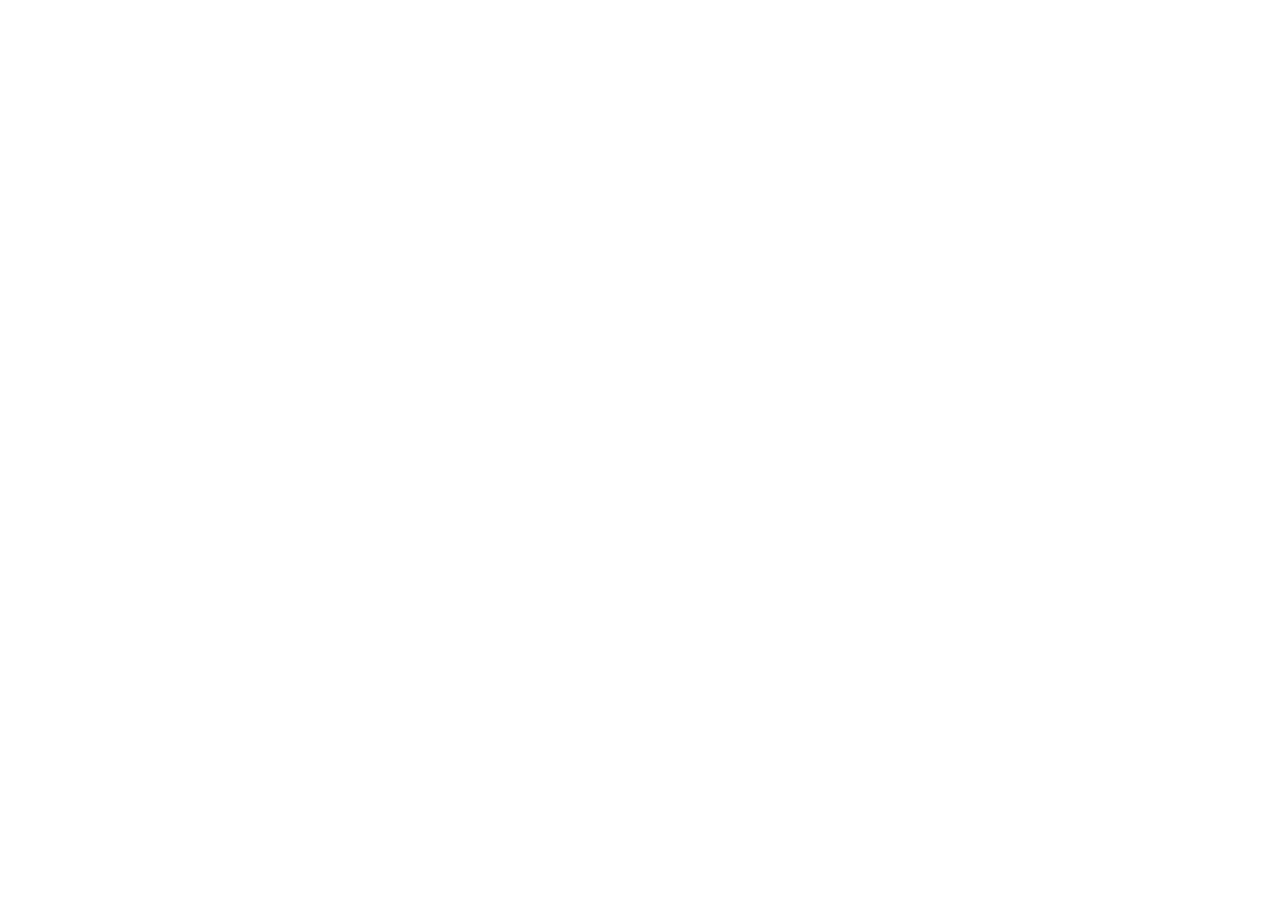
==== index.html @ ada1892a "Updates" ====
<!doctype html>
<html lang="en">
  <head>
    <meta charset="UTF-8" />
    <link rel="icon" type="image/svg+xml" href="/pritomchowdhury.github.io/favicon.svg" />
    <meta name="viewport" content="width=device-width, initial-scale=1.0" />
    <link rel="preload" href="/pritomchowdhury.github.io/fonts/source-serif-4-latin.woff2" as="font" type="font/woff2" crossorigin />
    <link rel="preload" href="/pritomchowdhury.github.io/fonts/source-sans-3-latin.woff2" as="font" type="font/woff2" crossorigin />
    <meta name="description" content="Pritom Chowdhury, PhD student in Biomedical Engineering at UMass Amherst. Research, publications, and news in wearable cardiovascular sensing." />
    <title>Pritom Chowdhury | Biomedical Engineering</title>
    <meta name="theme-color" content="#f8f6f0" />
    <meta property="og:title" content="Pritom Chowdhury | Engineer &amp; Biomedical Researcher" />
    <meta property="og:description" content="Wearable bioelectronics, cardiovascular sensing, and the path from building devices to understanding the body. PhD research at UMass Amherst." />
    <meta property="og:image" content="https://pritom256.github.io/pritomchowdhury.github.io/Pritom_Chowdhury_2D-Bioelectronics_Lab.jpg" />
    <meta property="og:type" content="website" />
    <script type="module" crossorigin src="/pritomchowdhury.github.io/assets/index-BSBEBi5x.js"></script>
    <link rel="stylesheet" crossorigin href="/pritomchowdhury.github.io/assets/index-BfIx4r_f.css">
  </head>
  <body>
    <div id="root"></div>
  </body>
</html>
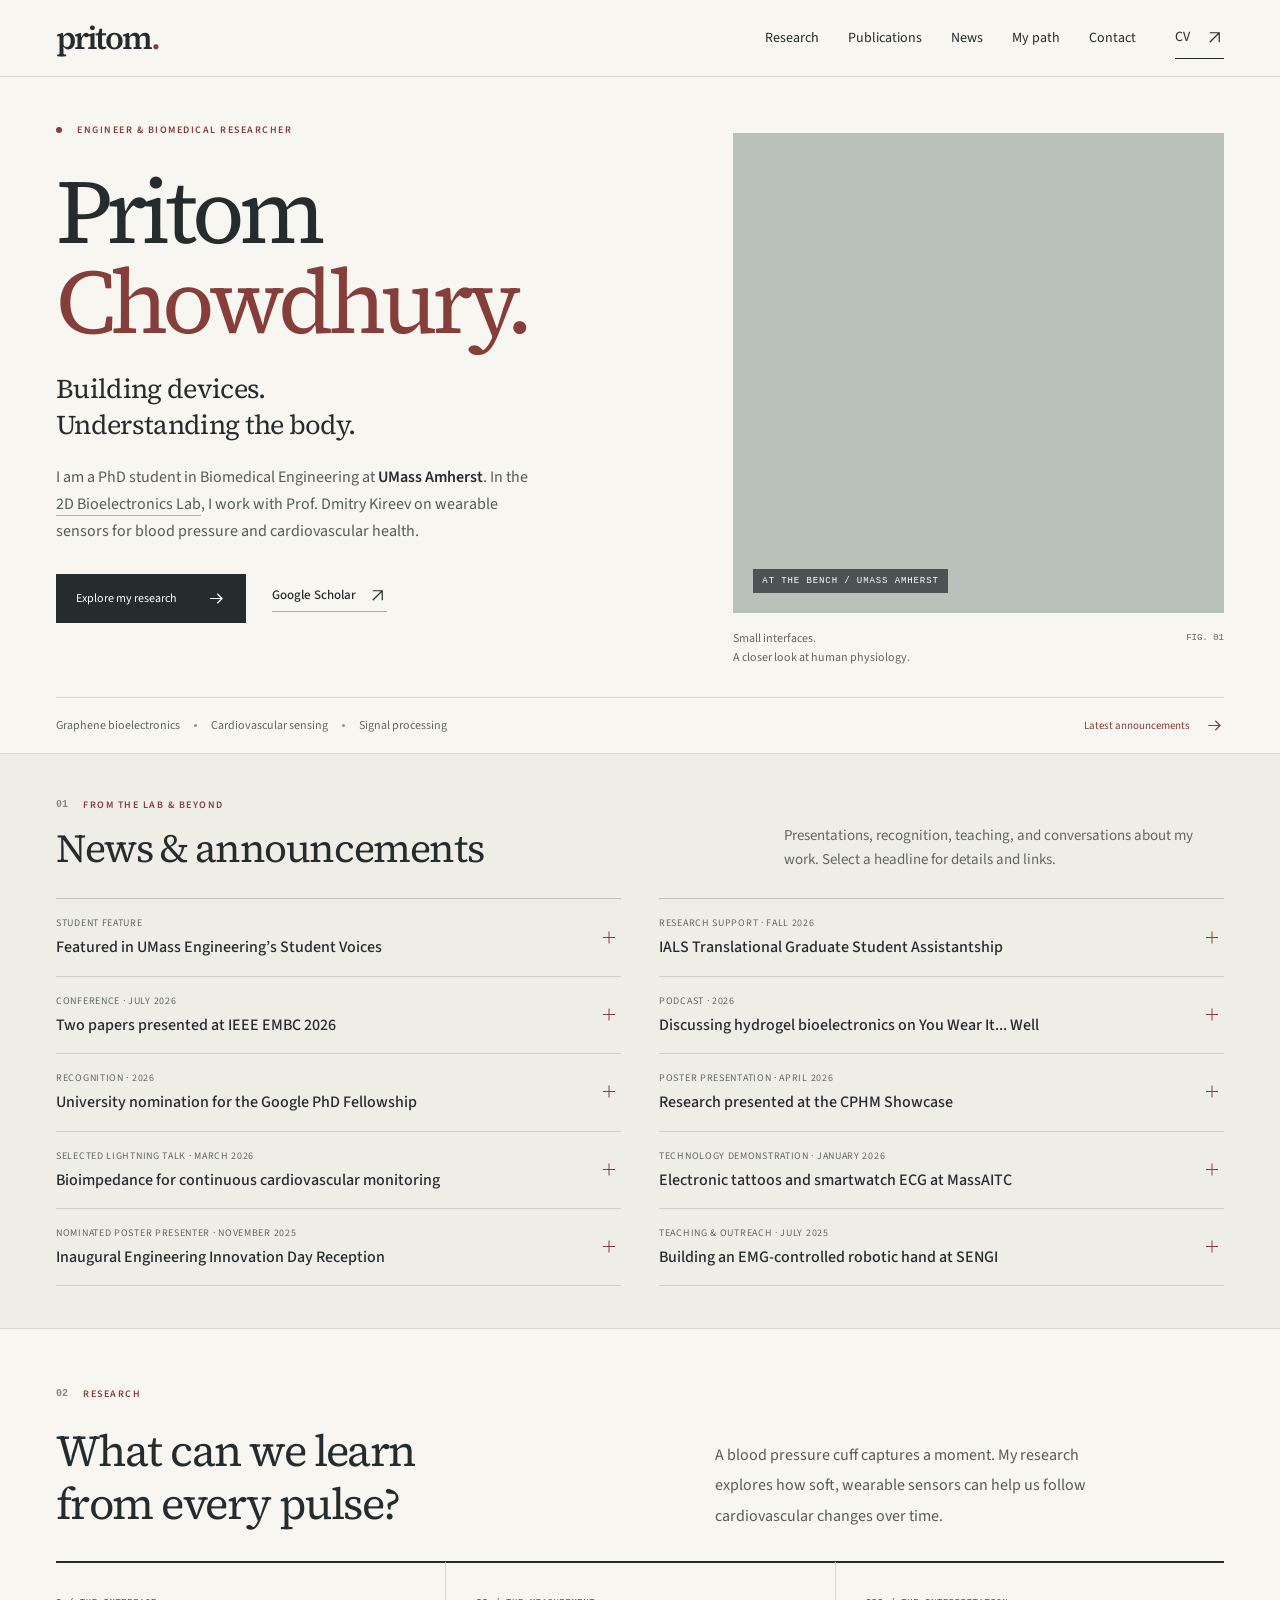
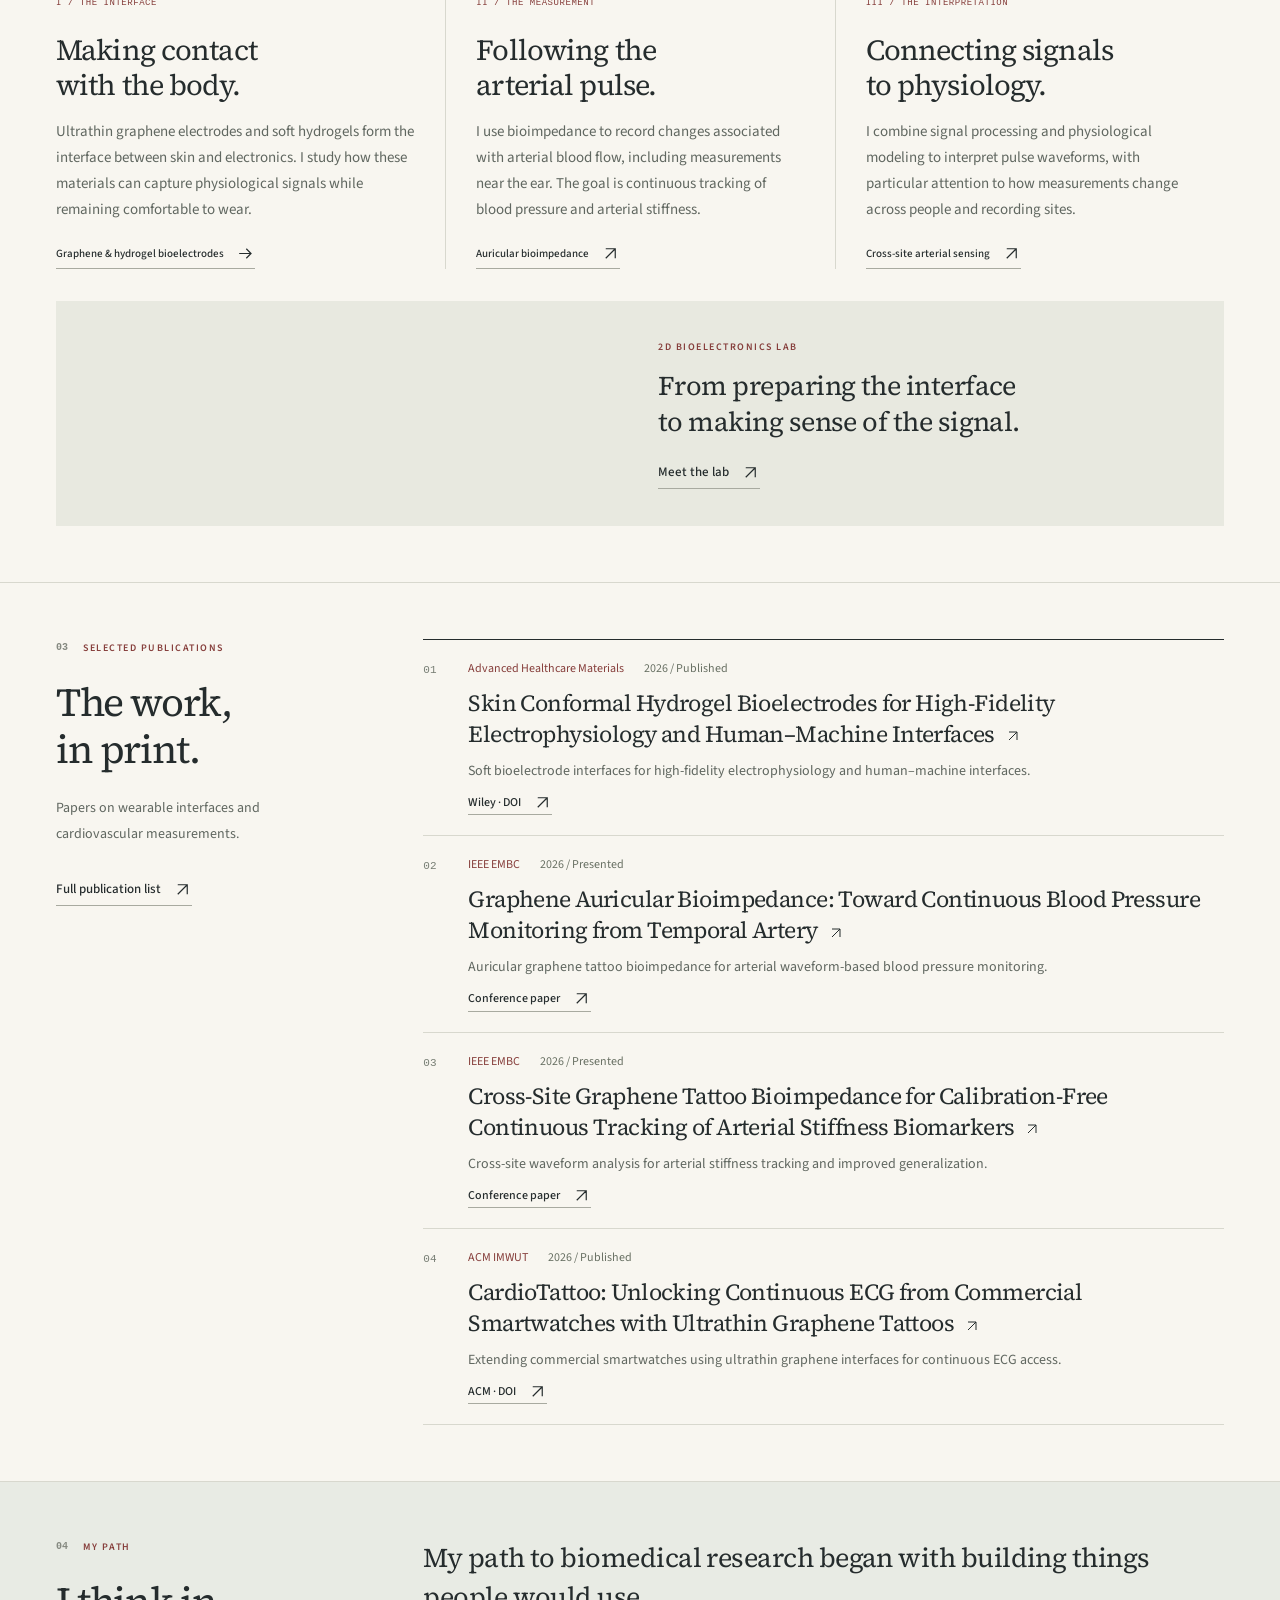
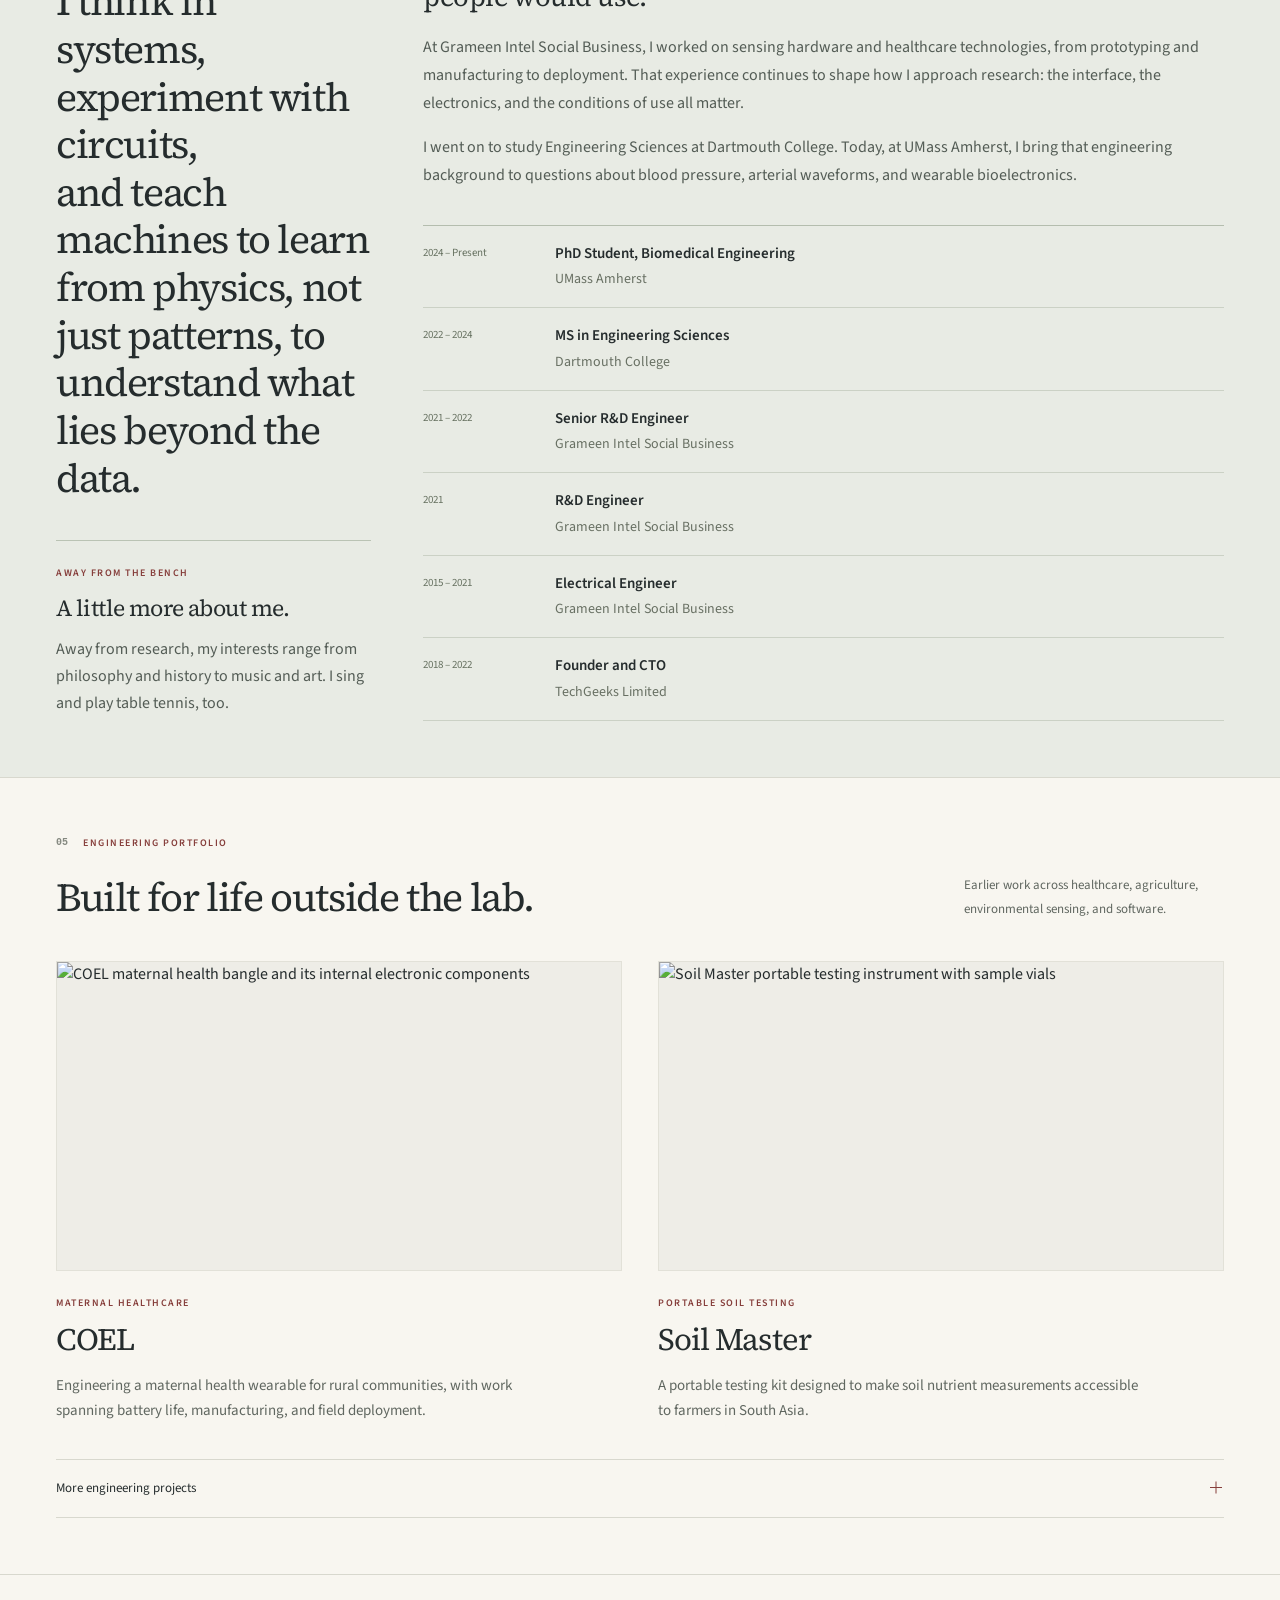
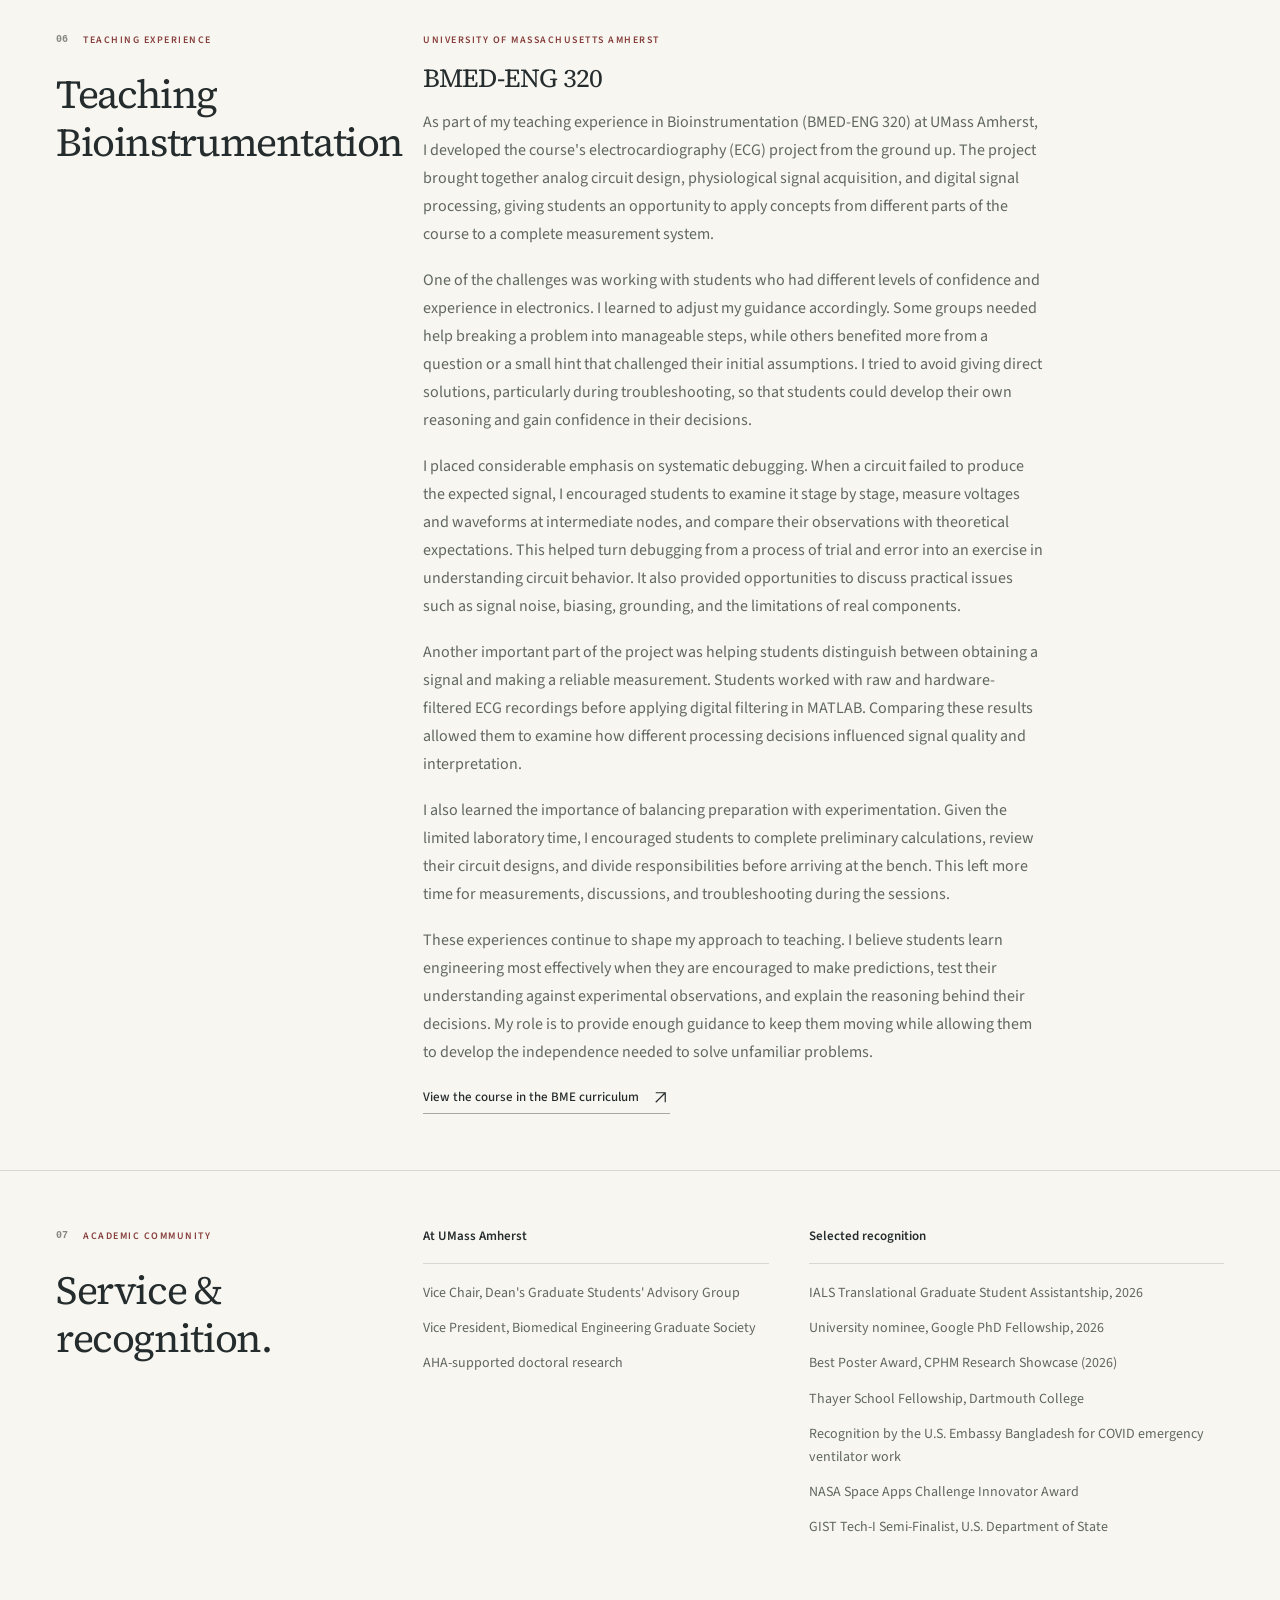
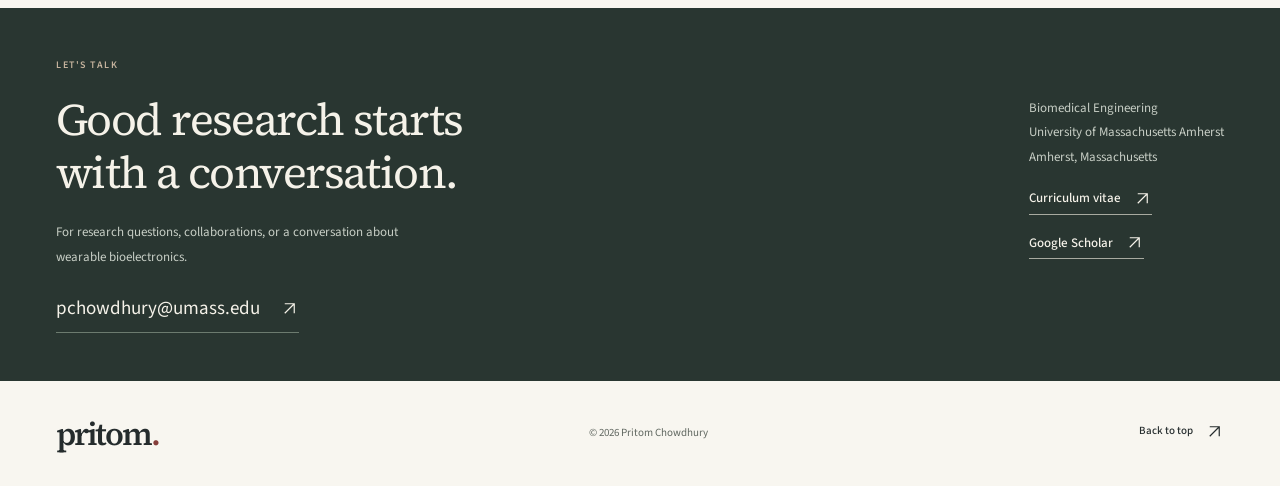
==== commit 69ea06f8: "Updates" ====
--- a/index.html
+++ b/index.html
@@ -2,19 +2,21 @@
 <html lang="en">
   <head>
     <meta charset="UTF-8" />
-    <link rel="icon" type="image/svg+xml" href="/pritomchowdhury.github.io/favicon.svg" />
+    <link rel="icon" type="image/svg+xml" href="/favicon.svg" />
     <meta name="viewport" content="width=device-width, initial-scale=1.0" />
-    <link rel="preload" href="/pritomchowdhury.github.io/fonts/source-serif-4-latin.woff2" as="font" type="font/woff2" crossorigin />
-    <link rel="preload" href="/pritomchowdhury.github.io/fonts/source-sans-3-latin.woff2" as="font" type="font/woff2" crossorigin />
+    <link rel="preload" href="/fonts/source-serif-4-latin.woff2" as="font" type="font/woff2" crossorigin />
+    <link rel="preload" href="/fonts/source-sans-3-latin.woff2" as="font" type="font/woff2" crossorigin />
     <meta name="description" content="Pritom Chowdhury, PhD student in Biomedical Engineering at UMass Amherst. Research, publications, and news in wearable cardiovascular sensing." />
     <title>Pritom Chowdhury | Biomedical Engineering</title>
     <meta name="theme-color" content="#f8f6f0" />
     <meta property="og:title" content="Pritom Chowdhury | Engineer &amp; Biomedical Researcher" />
     <meta property="og:description" content="Wearable bioelectronics, cardiovascular sensing, and the path from building devices to understanding the body. PhD research at UMass Amherst." />
-    <meta property="og:image" content="https://pritom256.github.io/pritomchowdhury.github.io/Pritom_Chowdhury_2D-Bioelectronics_Lab.jpg" />
+    <meta property="og:image" content="https://pritom256.github.io/Pritom_Chowdhury_2D-Bioelectronics_Lab.jpg" />
+    <link rel="canonical" href="https://pritom256.github.io/" />
+    <meta property="og:url" content="https://pritom256.github.io/" />
     <meta property="og:type" content="website" />
-    <script type="module" crossorigin src="/pritomchowdhury.github.io/assets/index-BSBEBi5x.js"></script>
-    <link rel="stylesheet" crossorigin href="/pritomchowdhury.github.io/assets/index-BfIx4r_f.css">
+    <script type="module" crossorigin src="/assets/index-Ch-5n3Bb.js"></script>
+    <link rel="stylesheet" crossorigin href="/assets/index-BQOOYjkP.css">
   </head>
   <body>
     <div id="root"></div>
--- a/assets/index-BQOOYjkP.css
+++ b/assets/index-BQOOYjkP.css
@@ -0,0 +1,2 @@
+/*! tailwindcss v4.2.4 | MIT License | https://tailwindcss.com */
+@layer properties{@supports (((-webkit-hyphens:none)) and (not (margin-trim:inline))) or ((-moz-orient:inline) and (not (color:rgb(from red r g b)))){*,:before,:after,::backdrop{--tw-rotate-x:initial;--tw-rotate-y:initial;--tw-rotate-z:initial;--tw-skew-x:initial;--tw-skew-y:initial;--tw-blur:initial;--tw-brightness:initial;--tw-contrast:initial;--tw-grayscale:initial;--tw-hue-rotate:initial;--tw-invert:initial;--tw-opacity:initial;--tw-saturate:initial;--tw-sepia:initial;--tw-drop-shadow:initial;--tw-drop-shadow-color:initial;--tw-drop-shadow-alpha:100%;--tw-drop-shadow-size:initial}}}@layer theme{:root,:host{--font-sans:ui-sans-serif, system-ui, sans-serif, "Apple Color Emoji", "Segoe UI Emoji", "Segoe UI Symbol", "Noto Color Emoji";--font-mono:ui-monospace, SFMono-Regular, Menlo, Monaco, Consolas, "Liberation Mono", "Courier New", monospace;--default-font-family:var(--font-sans);--default-mono-font-family:var(--font-mono)}}@layer base{*,:after,:before,::backdrop{box-sizing:border-box;border:0 solid;margin:0;padding:0}::file-selector-button{box-sizing:border-box;border:0 solid;margin:0;padding:0}html,:host{-webkit-text-size-adjust:100%;tab-size:4;line-height:1.5;font-family:var(--default-font-family,ui-sans-serif, system-ui, sans-serif, "Apple Color Emoji", "Segoe UI Emoji", "Segoe UI Symbol", "Noto Color Emoji");font-feature-settings:var(--default-font-feature-settings,normal);font-variation-settings:var(--default-font-variation-settings,normal);-webkit-tap-highlight-color:transparent}hr{height:0;color:inherit;border-top-width:1px}abbr:where([title]){-webkit-text-decoration:underline dotted;text-decoration:underline dotted}h1,h2,h3,h4,h5,h6{font-size:inherit;font-weight:inherit}a{color:inherit;-webkit-text-decoration:inherit;-webkit-text-decoration:inherit;-webkit-text-decoration:inherit;-webkit-text-decoration:inherit;text-decoration:inherit}b,strong{font-weight:bolder}code,kbd,samp,pre{font-family:var(--default-mono-font-family,ui-monospace, SFMono-Regular, Menlo, Monaco, Consolas, "Liberation Mono", "Courier New", monospace);font-feature-settings:var(--default-mono-font-feature-settings,normal);font-variation-settings:var(--default-mono-font-variation-settings,normal);font-size:1em}small{font-size:80%}sub,sup{vertical-align:baseline;font-size:75%;line-height:0;position:relative}sub{bottom:-.25em}sup{top:-.5em}table{text-indent:0;border-color:inherit;border-collapse:collapse}:-moz-focusring{outline:auto}progress{vertical-align:baseline}summary{display:list-item}ol,ul,menu{list-style:none}img,svg,video,canvas,audio,iframe,embed,object{vertical-align:middle;display:block}img,video{max-width:100%;height:auto}button,input,select,optgroup,textarea{font:inherit;font-feature-settings:inherit;font-variation-settings:inherit;letter-spacing:inherit;color:inherit;opacity:1;background-color:#0000;border-radius:0}::file-selector-button{font:inherit;font-feature-settings:inherit;font-variation-settings:inherit;letter-spacing:inherit;color:inherit;opacity:1;background-color:#0000;border-radius:0}:where(select:is([multiple],[size])) optgroup{font-weight:bolder}:where(select:is([multiple],[size])) optgroup option{padding-inline-start:20px}::file-selector-button{margin-inline-end:4px}::placeholder{opacity:1}@supports (not ((-webkit-appearance:-apple-pay-button))) or (contain-intrinsic-size:1px){::placeholder{color:currentColor}@supports (color:color-mix(in lab, red, red)){::placeholder{color:color-mix(in oklab, currentcolor 50%, transparent)}}}textarea{resize:vertical}::-webkit-search-decoration{-webkit-appearance:none}::-webkit-date-and-time-value{min-height:1lh;text-align:inherit}::-webkit-datetime-edit{display:inline-flex}::-webkit-datetime-edit-fields-wrapper{padding:0}::-webkit-datetime-edit{padding-block:0}::-webkit-datetime-edit-year-field{padding-block:0}::-webkit-datetime-edit-month-field{padding-block:0}::-webkit-datetime-edit-day-field{padding-block:0}::-webkit-datetime-edit-hour-field{padding-block:0}::-webkit-datetime-edit-minute-field{padding-block:0}::-webkit-datetime-edit-second-field{padding-block:0}::-webkit-datetime-edit-millisecond-field{padding-block:0}::-webkit-datetime-edit-meridiem-field{padding-block:0}::-webkit-calendar-picker-indicator{line-height:1}:-moz-ui-invalid{box-shadow:none}button,input:where([type=button],[type=reset],[type=submit]){appearance:button}::file-selector-button{appearance:button}::-webkit-inner-spin-button{height:auto}::-webkit-outer-spin-button{height:auto}[hidden]:where(:not([hidden=until-found])){display:none!important}}@layer components;@layer utilities{.container{width:100%}@media (width>=40rem){.container{max-width:40rem}}@media (width>=48rem){.container{max-width:48rem}}@media (width>=64rem){.container{max-width:64rem}}@media (width>=80rem){.container{max-width:80rem}}@media (width>=96rem){.container{max-width:96rem}}.table{display:table}.transform{transform:var(--tw-rotate-x,) var(--tw-rotate-y,) var(--tw-rotate-z,) var(--tw-skew-x,) var(--tw-skew-y,)}.filter{filter:var(--tw-blur,) var(--tw-brightness,) var(--tw-contrast,) var(--tw-grayscale,) var(--tw-hue-rotate,) var(--tw-invert,) var(--tw-saturate,) var(--tw-sepia,) var(--tw-drop-shadow,)}}@font-face{font-family:"Source Sans 3";src:url(/fonts/source-sans-3-latin.woff2)format("woff2");font-style:normal;font-weight:400 600;font-display:swap}@font-face{font-family:"Source Serif 4";src:url(/fonts/source-serif-4-latin.woff2)format("woff2");font-style:normal;font-weight:400 600;font-display:swap}:root{color:#252c2d;font-synthesis:none;--paper:#f8f6f0;--ink:#252c2d;--muted:#606760;--accent:#863e3b;--line:#d8d8ce;--serif:"Source Serif 4", Georgia, serif;background:#f8f6f0;font-family:"Source Sans 3",Segoe UI,Arial,sans-serif}*{box-sizing:border-box}html{scroll-behavior:smooth;scroll-padding-top:100px}body{min-width:0;margin:0}button,a,summary{-webkit-tap-highlight-color:transparent}button{font:inherit}a{color:inherit;text-decoration:none}a,button{touch-action:manipulation}a:focus-visible,button:focus-visible,summary:focus-visible{outline:2px solid var(--accent);outline-offset:6px}::selection{color:#252c2d;background:#e2c7bd}img{max-width:100%;display:block}h1,h2,h3,p,figure{margin:0}h1,h2,h3{font-weight:400}.container{width:min(1180px,100% - 112px);margin-inline:auto}.arrow{vertical-align:middle;flex-shrink:0;width:19px;height:19px}.text-link{border-bottom:1px solid #a8aaa0;align-items:center;gap:12px;padding-bottom:5px;font-size:13px;font-weight:500;line-height:1.6;display:inline-flex}.text-link:hover{color:var(--accent);border-color:var(--accent)}.eyebrow{color:var(--accent);letter-spacing:.15em;text-transform:uppercase;align-items:center;gap:15px;font-size:10px;font-weight:600;line-height:1.8;display:flex}.eyebrow>span:first-child:not(.status-dot){color:#858980;letter-spacing:0;font-family:monospace}.section-border{border-top:1px solid var(--line)}.section-grid{grid-template-columns:27% 1fr;gap:52px;padding-block:56px;display:grid}.section-heading h2{font-family:var(--serif);letter-spacing:-.035em;margin-top:22px;font-size:clamp(30px,3.1vw,41px);line-height:1.2}.section-intro{color:var(--muted);max-width:270px;margin-top:22px;font-size:14px;line-height:1.85}.skip-link{background:var(--ink);color:#fff;z-index:100;padding:12px;position:absolute;top:-100px;left:20px}.skip-link:focus{top:12px}.site-header{background:var(--paper);border-bottom:1px solid var(--line)}.header-inner{justify-content:space-between;align-items:center;gap:30px;min-height:76px;display:flex}.wordmark{font-family:var(--serif);letter-spacing:-.07em;font-size:32px;font-weight:700}.wordmark span{color:var(--accent)}.navigation{align-items:center;gap:29px;display:flex}.navigation a{padding-block:10px;font-size:14px}.navigation a:hover{color:var(--accent)}.navigation .nav-cv{border-bottom:1px solid var(--ink);align-items:center;gap:15px;margin-left:10px;display:flex}.menu-toggle{display:none}.hero{grid-template-columns:1.25fr 1fr;column-gap:64px;padding-top:44px;display:grid}.status-dot{background:var(--accent);border-radius:50%;width:6px;height:6px}.hero h1{font-family:var(--serif);letter-spacing:-.065em;margin:28px 0 24px;font-size:clamp(60px,7.1vw,96px);line-height:.99}.hero h1>span{color:var(--accent)}.hero-statement{font-family:var(--serif);letter-spacing:-.025em;font-size:27px;line-height:1.35}.hero-bio{color:#535c58;max-width:475px;margin-top:20px;font-size:16px;line-height:1.7}.hero-bio strong{color:var(--ink);font-weight:600}.hero-bio a{border-bottom:1px solid #acb3a8}.hero-links{flex-wrap:wrap;align-items:center;gap:26px;margin-top:29px;display:flex}.button{background:var(--ink);color:#fff;justify-content:space-between;align-items:center;gap:30px;padding:15px 20px;font-size:12px;transition:background .2s;display:inline-flex}.button:hover{background:var(--accent)}.hero-figure{min-width:0;padding-top:12px}.portrait-frame{background:#b9c1bb;height:480px;position:relative;overflow:hidden}.portrait-frame img{width:207.3%;max-width:none;height:auto;position:absolute;top:50%;left:0;transform:translate(-4.63%,-50%)}.photo-label{color:#fff;letter-spacing:.1em;background:#252c2dbb;padding:7px 9px;font:9px monospace;position:absolute;bottom:20px;left:20px}.hero-figure figcaption{color:var(--muted);justify-content:space-between;gap:15px;margin-top:16px;font-size:12px;line-height:1.6;display:flex}.figure-number{padding-top:4px;font:9px monospace}.hero-foot{border-top:1px solid var(--line);color:var(--muted);grid-column:1/-1;justify-content:space-between;align-items:center;gap:20px;margin-top:30px;padding-block:18px;font-size:12px;display:flex}.hero-foot>span{flex-wrap:wrap;align-items:center;gap:14px;display:flex}.hero-foot i{background:#8e9288;border-radius:50%;width:3px;height:3px}.hero-foot a{color:var(--accent);align-items:center;gap:15px;font-size:11px;display:inline-flex}.news-section{background:#efeee6}.news-section .section-grid{grid-template-columns:1fr;gap:26px;padding-block:42px}.news-section .section-heading{grid-template-columns:1fr 1fr;align-items:end;gap:10px 38px;display:grid}.news-section .eyebrow{grid-column:1/-1}.news-section .section-heading h2{margin-top:0}.news-section .section-intro{justify-self:end;max-width:440px;margin:0;font-size:15px;line-height:1.6}.small-note{color:#666d64;margin-top:34px;font:12px monospace}.news-list{grid-template-columns:repeat(2,minmax(0,1fr));align-items:start;gap:0 38px;display:grid}.news-item:nth-child(-n+2){border-top:1px solid #bfc3b6}.news-item{border-bottom:1px solid #cdd0c3}summary{cursor:pointer;list-style:none}summary::-webkit-details-marker{display:none}.news-item summary{grid-template-columns:1fr 20px;column-gap:24px;padding-block:17px;display:grid}.news-meta{color:#60695d;text-transform:uppercase;letter-spacing:.07em;font-size:10px}.news-title{grid-column:1;margin-top:5px;font-size:16px;font-weight:500;line-height:1.4}.expand-icon{flex-shrink:0;width:16px;height:16px;display:inline-block;position:relative}.expand-icon:before,.expand-icon:after{content:"";background:var(--accent);width:12px;height:1px;position:absolute;top:7px;left:2px}.expand-icon:after{transition:transform .2s;transform:rotate(90deg)}.news-item .expand-icon{grid-area:1/2/3;align-self:center}details[open]>summary .expand-icon:after{transform:rotate(0)}summary:hover .news-title{color:var(--accent)}.news-content{color:#535c53;padding:0 28px 20px 0;font-size:15px;line-height:1.7}.news-content ul{margin-block:16px;padding-left:19px}.news-content li+li{margin-top:12px}.news-links{flex-wrap:wrap;gap:15px 25px;margin-top:17px;display:flex}.news-links:empty{display:none}.news-content .text-link{font-size:12px}.research-section>.container{padding-block:56px}.research-intro{grid-template-columns:1.1fr 1fr;align-items:end;gap:100px;display:grid}.research-intro h2{font-size:44px}.research-lead{color:#535c58;max-width:400px;font-size:16px;line-height:1.9}.research-columns{grid-template-columns:repeat(3,1fr);margin-top:30px;display:grid}.research-columns article{border-top:2px solid var(--ink);padding:25px 30px 0 0}.research-columns article+article{border-left:1px solid var(--line);padding-left:30px}.research-index{letter-spacing:.06em;color:var(--accent);font:9px monospace}.research-columns h3{font-family:var(--serif);letter-spacing:-.03em;margin-top:21px;font-size:29px;line-height:1.2}.research-columns p{color:var(--muted);margin-block:16px;font-size:15px;line-height:1.75}.research-columns .text-link{font-size:11px}.lab-strip{background:#e8e9e0;grid-template-columns:1fr 1fr;align-items:center;gap:36px;margin-top:32px;display:grid}.lab-detail{height:225px;overflow:hidden}.lab-detail img{width:200%;max-width:none;height:auto;transform:translate(-50%,-5%)}.lab-strip>div:last-child{padding:24px 30px 24px 0}.lab-caption{font-family:var(--serif);letter-spacing:-.02em;margin:12px 0 18px;font-size:27px;line-height:1.35}.publications-section .section-heading{margin-bottom:28px}.publication{border-bottom:1px solid var(--line);grid-template-columns:26px 1fr;gap:19px;padding-block:20px;display:grid}.publication:first-child{border-top:1px solid var(--ink)}.publication-number{color:#777e74;padding-top:4px;font:11px monospace}.paper-meta{color:var(--accent);flex-wrap:wrap;gap:5px 20px;font-size:12px;display:flex}.paper-meta span{color:#687063}.publication h3{font-family:var(--serif);letter-spacing:-.025em;margin:10px 0;font-size:23px;line-height:1.35}.publication h3 a:hover{color:var(--accent)}.publication h3 .arrow{width:16px;height:16px;margin-left:10px;display:inline}.paper-description{color:var(--muted);font-size:14px;line-height:1.65}.paper-link{margin-top:10px;padding-bottom:2px;font-size:12px}.about-section{background:#e8ebe4}.about-story>p{color:#535c55;margin-bottom:16px;font-size:16px;line-height:1.75}.about-story>.story-lead{font-family:var(--serif);color:var(--ink);letter-spacing:-.02em;font-size:27px;line-height:1.45}.timeline{border-top:1px solid #b4bdae;margin-top:36px}.timeline-item{border-bottom:1px solid #cbd1c5;grid-template-columns:112px 1fr;gap:20px;padding-block:17px;display:grid}.timeline-item>span{color:#667160;padding-top:2px;font-size:11px}.timeline-item h3{font-size:15px;font-weight:600}.timeline-item p{color:#687063;margin-top:4px;font-size:14px}.personal-note{border-top:1px solid #bac3b4;margin-top:38px;padding-top:23px}.personal-note h3{font-family:var(--serif);letter-spacing:-.025em;margin:12px 0;font-size:23px;line-height:1.3}.personal-note>p:last-of-type{color:#535c55;font-size:16px;line-height:1.7}.projects-section>.container{padding-block:56px}.projects-heading{justify-content:space-between;align-items:end;gap:60px;margin-bottom:40px;display:flex}.projects-heading>p{max-width:260px;color:var(--muted);font-size:13px;line-height:1.8}.project-grid{grid-template-columns:1fr 1fr;gap:36px;display:grid}.project-image{background:#eeede7;border:1px solid #e2e1d8;height:310px;overflow:hidden}.project-image img{object-fit:contain;width:100%;height:100%}.project-caption{padding-top:23px}.project-caption h3{font-family:var(--serif);letter-spacing:-.03em;margin-top:4px;font-size:31px}.project-caption>p:last-child{max-width:480px;color:var(--muted);margin-top:10px;font-size:15px;line-height:1.7}.project-archive{border-top:1px solid var(--line);border-bottom:1px solid var(--line);margin-top:35px}.project-archive>summary{justify-content:space-between;align-items:center;padding:19px 0;font-size:13px;display:flex}.archive-grid{grid-template-columns:repeat(3,1fr);gap:30px;padding-bottom:30px;display:grid}.archive-grid img{object-fit:contain;background:#eeede7;width:100%;height:180px;margin-bottom:20px}.archive-grid h3{font-family:var(--serif);margin-block:5px 12px;font-size:26px}.archive-grid article>p:last-child{color:var(--muted);font-size:13px;line-height:1.8}.teaching-course h3{font-family:var(--serif);letter-spacing:-.025em;margin:12px 0;font-size:26px;line-height:1.35}.teaching-course>p:not(.eyebrow){color:var(--muted);max-width:620px;margin-bottom:18px;font-size:16px;line-height:1.75}.service-columns{grid-template-columns:1fr 1.2fr;gap:40px;display:grid}.service-columns h3{border-bottom:1px solid var(--line);padding-bottom:16px;font-size:13px;font-weight:600}.service-columns ul{margin:18px 0 0;padding:0;list-style:none}.service-columns li{color:var(--muted);margin-bottom:13px;font-size:14px;line-height:1.6}.contact-section{color:#f5f2e9;background:#293631}.contact-inner{grid-template-columns:1.4fr 1fr;gap:60px;padding-block:48px;display:grid}.contact-section .eyebrow{color:#c6b49e}.contact-section h2{font-family:var(--serif);letter-spacing:-.035em;margin-block:19px 20px;font-size:clamp(32px,3.5vw,46px);line-height:1.2}.contact-section p:not(.eyebrow){color:#c7cec5;max-width:370px;font-size:13px;line-height:1.9}.contact-email{border-bottom:1px solid #6c7b6f;align-items:center;gap:20px;margin-top:25px;padding-bottom:9px;font-size:19px;display:inline-flex}.contact-aside{flex-direction:column;justify-self:end;align-items:start;gap:18px;padding-top:40px;display:flex}.contact-aside .text-link{color:#f5f2e9}.footer{justify-content:space-between;align-items:center;gap:20px;min-height:105px;display:flex}.footer p{color:var(--muted);font-size:11px}.footer .text-link{border:0;font-size:11px}@media (width>=1450px){.hero{column-gap:105px}.portrait-frame{height:510px}}@media (width<=1050px){.container{width:calc(100% - 64px)}.hero{grid-template-columns:1.2fr 1fr;column-gap:38px}.portrait-frame{height:445px}.hero h1{font-size:73px}.section-grid{grid-template-columns:30% 1fr;gap:38px}.section-heading h2{font-size:31px}.research-intro{gap:50px}.research-intro h2{font-size:38px}.navigation{gap:21px}.research-columns h3{font-size:25px}.research-columns article{padding-right:20px}.research-columns article+article{padding-left:20px}.lab-caption{font-size:24px}.lab-strip{gap:30px}.contact-inner{gap:45px}}@media (width<=760px){html{scroll-padding-top:25px}.container{width:calc(100% - 40px)}.header-inner{flex-wrap:wrap;gap:0;min-height:74px}.wordmark{font-size:30px}.menu-toggle{background:0 0;border:0;align-items:center;gap:20px;padding:12px 0 12px 12px;font-size:12px;display:flex}.menu-toggle span{color:var(--accent);font-size:21px}.navigation{flex-wrap:wrap;gap:7px 24px;width:100%;padding:8px 0 20px;display:none}.navigation.is-open{display:flex}.navigation a{padding-block:9px}.navigation .nav-cv{margin-left:0}.hero{grid-template-columns:1fr;padding-top:36px}.hero h1{margin-top:22px;font-size:clamp(63px,12.7vw,90px)}.hero-statement{font-size:26px}.hero-bio{max-width:520px;font-size:14px}.hero-links{gap:22px}.hero-figure{width:min(100%,440px);margin-top:28px;padding-top:0}.portrait-frame{height:420px}.portrait-frame img{object-fit:cover;object-position:left center;width:207%;height:100%;transform:translate(-5%)}.hero-figure figcaption{font-size:11px}.hero-foot{margin-top:28px;padding-block:20px;display:block}.hero-foot>span{gap:9px;font-size:9px}.hero-foot a{margin-top:16px}.section-grid{grid-template-columns:1fr;gap:29px;padding-block:48px}.section-heading h2{margin-top:15px;font-size:35px}.section-heading h2 br{display:none}.section-intro{max-width:430px;margin-top:15px}.news-section .section-grid{padding-block:42px}.small-note{display:none}.news-content{padding-right:15px}.research-section>.container,.projects-section>.container{padding-block:48px}.research-intro{grid-template-columns:1fr;gap:22px}.research-intro h2{font-size:37px}.research-lead{font-size:15px}.research-columns{grid-template-columns:1fr;margin-top:29px}.research-columns article,.research-columns article+article{border-left:0;border-top:1px solid var(--line);padding:24px 0 28px}.research-columns article:first-child{border-top:2px solid var(--ink)}.research-columns h3{margin-top:12px;font-size:29px}.research-columns h3 br{display:none}.research-columns p{max-width:520px;margin-block:15px}.lab-strip{grid-template-columns:1fr;gap:0;margin-top:10px}.lab-detail{height:215px}.lab-strip>div:last-child{padding:25px}.lab-caption{font-size:26px}.publications-section .section-heading{margin-bottom:17px}.publication{grid-template-columns:20px 1fr;gap:12px}.publication h3{font-size:22px}.about-story>.story-lead{font-size:26px}.timeline-item{grid-template-columns:95px 1fr;gap:17px}.projects-heading{margin-bottom:26px;display:block}.projects-heading>p{max-width:400px;margin-top:17px}.project-grid{grid-template-columns:1fr;gap:30px}.project-image{height:300px}.project-caption{padding-top:18px}.archive-grid{grid-template-columns:1fr}.archive-grid img{height:220px}.service-columns{gap:25px}.contact-inner{grid-template-columns:1fr;gap:33px;padding-block:47px}.contact-aside{justify-self:start;padding:0}.contact-email{gap:14px;font-size:18px}.footer{flex-wrap:wrap;justify-content:space-between;gap:12px;min-height:auto;padding-block:25px}.footer .wordmark{font-size:26px}.footer p,.footer .text-link{font-size:10px}.portrait-frame img{width:207.3%;height:auto;transform:translate(-4.63%,-50%)}.hero-bio{font-size:16px;line-height:1.7}.hero h1{letter-spacing:-.055em;font-size:clamp(54px,12vw,80px)}.section-grid,.research-section>.container,.projects-section>.container{padding-block:36px}.news-section .section-heading{grid-template-columns:1fr;gap:12px}.news-section .section-intro{justify-self:start}.news-list{grid-template-columns:1fr}.news-item:nth-child(2){border-top:0}.news-title{font-size:16px}.news-item summary{padding-block:14px}.about-sidebar{display:contents}.about-sidebar>.section-heading{grid-row:1}.about-story{grid-row:2}.personal-note{grid-row:3;margin-top:0;padding-top:20px}.personal-note h3{font-size:26px}}@media (width<=380px){.hero-links{gap:20px}.button{gap:16px;padding:14px}.hero-links .text-link{font-size:12px}.hero h1{font-size:clamp(50px,15vw,57px)}.service-columns{grid-template-columns:1fr}.footer .text-link{width:100%}.portrait-frame{height:375px}}@media (prefers-reduced-motion:reduce){html{scroll-behavior:auto}*,:before,:after{transition:none!important}}@property --tw-rotate-x{syntax:"*";inherits:false}@property --tw-rotate-y{syntax:"*";inherits:false}@property --tw-rotate-z{syntax:"*";inherits:false}@property --tw-skew-x{syntax:"*";inherits:false}@property --tw-skew-y{syntax:"*";inherits:false}@property --tw-blur{syntax:"*";inherits:false}@property --tw-brightness{syntax:"*";inherits:false}@property --tw-contrast{syntax:"*";inherits:false}@property --tw-grayscale{syntax:"*";inherits:false}@property --tw-hue-rotate{syntax:"*";inherits:false}@property --tw-invert{syntax:"*";inherits:false}@property --tw-opacity{syntax:"*";inherits:false}@property --tw-saturate{syntax:"*";inherits:false}@property --tw-sepia{syntax:"*";inherits:false}@property --tw-drop-shadow{syntax:"*";inherits:false}@property --tw-drop-shadow-color{syntax:"*";inherits:false}@property --tw-drop-shadow-alpha{syntax:"<percentage>";inherits:false;initial-value:100%}@property --tw-drop-shadow-size{syntax:"*";inherits:false}
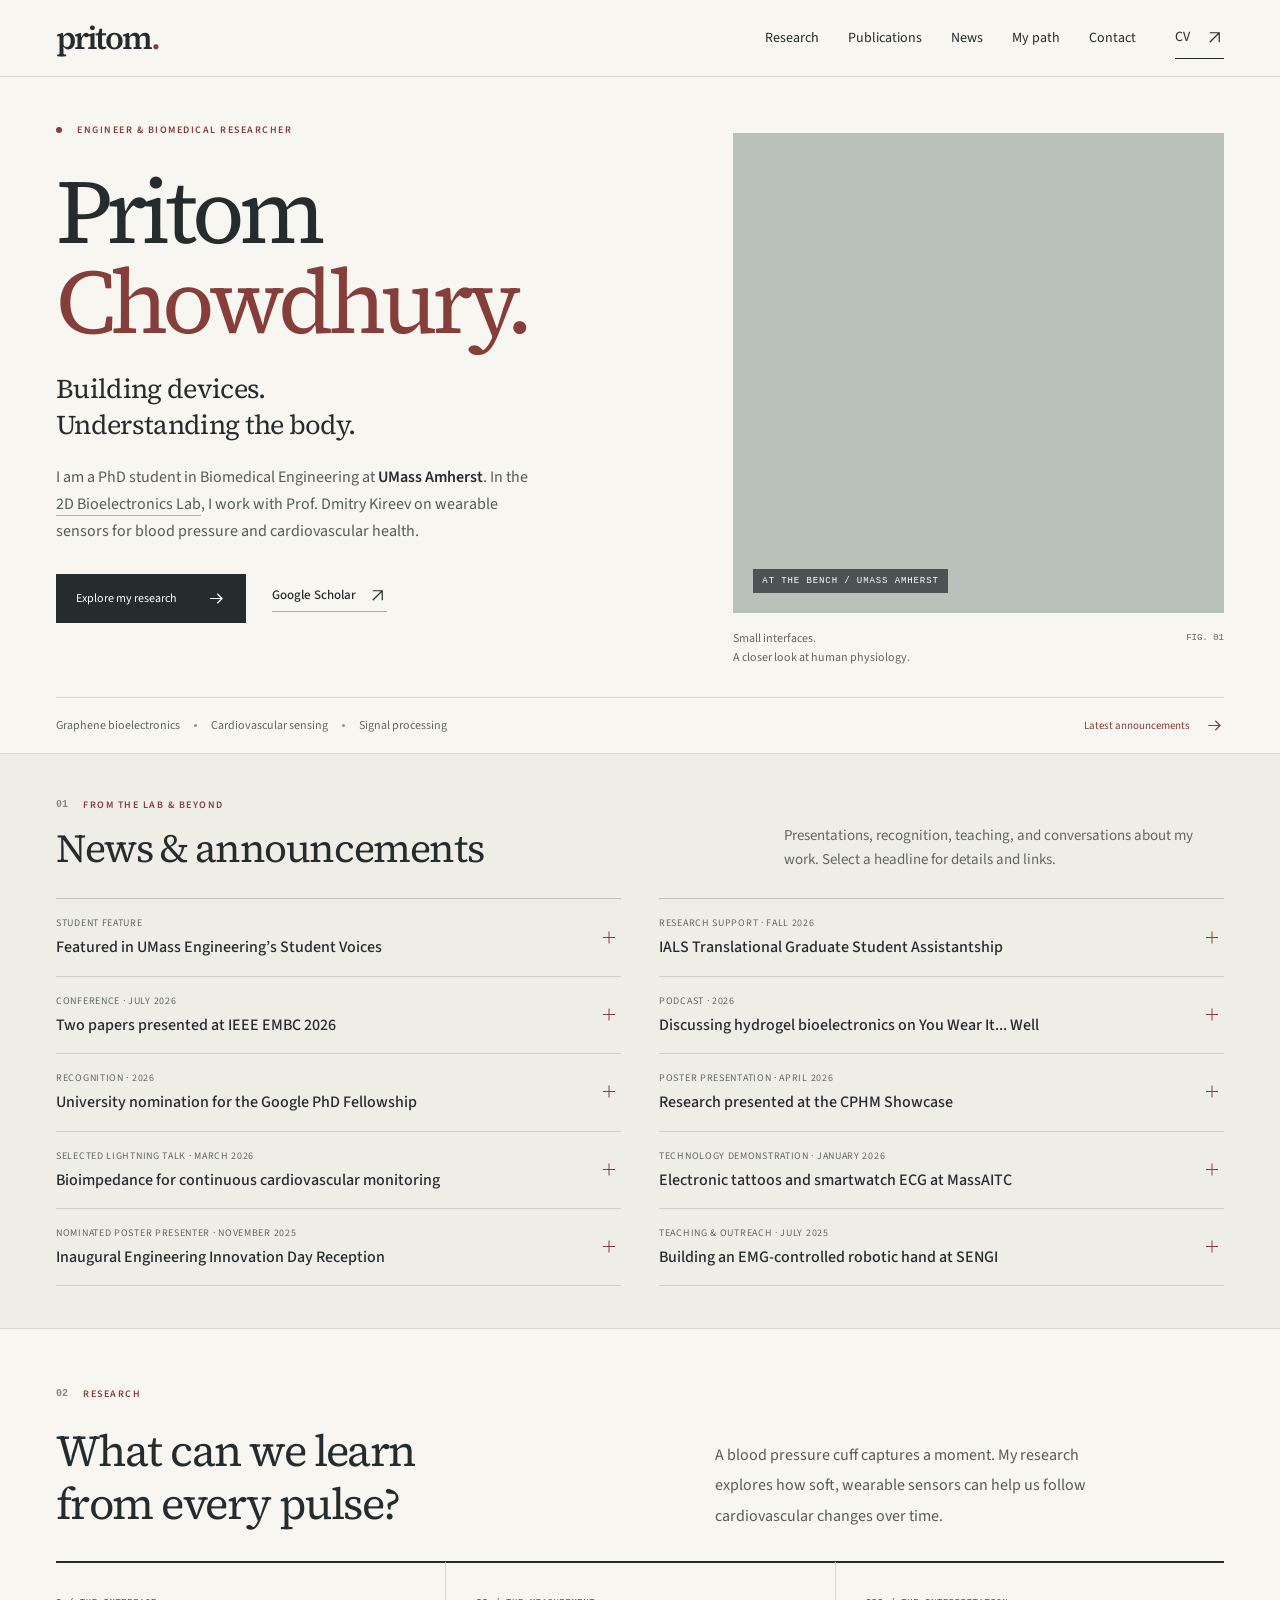
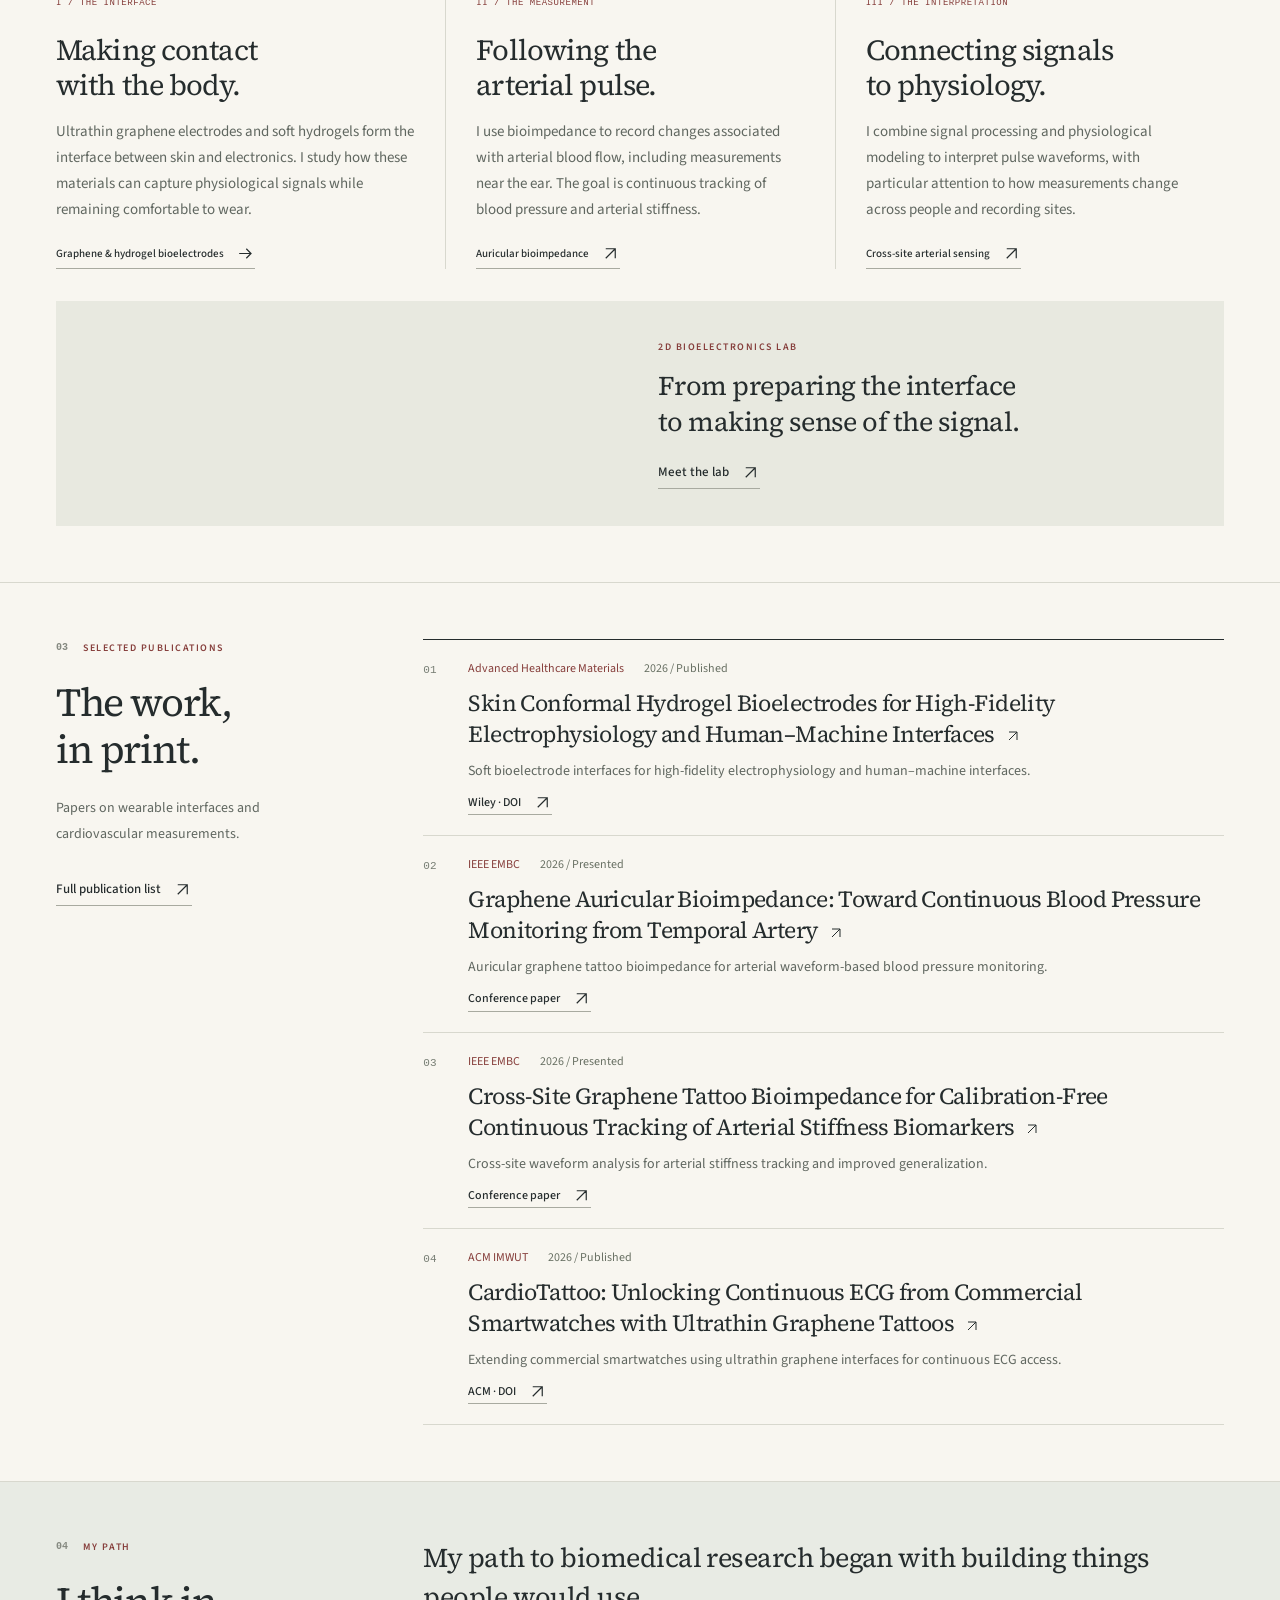
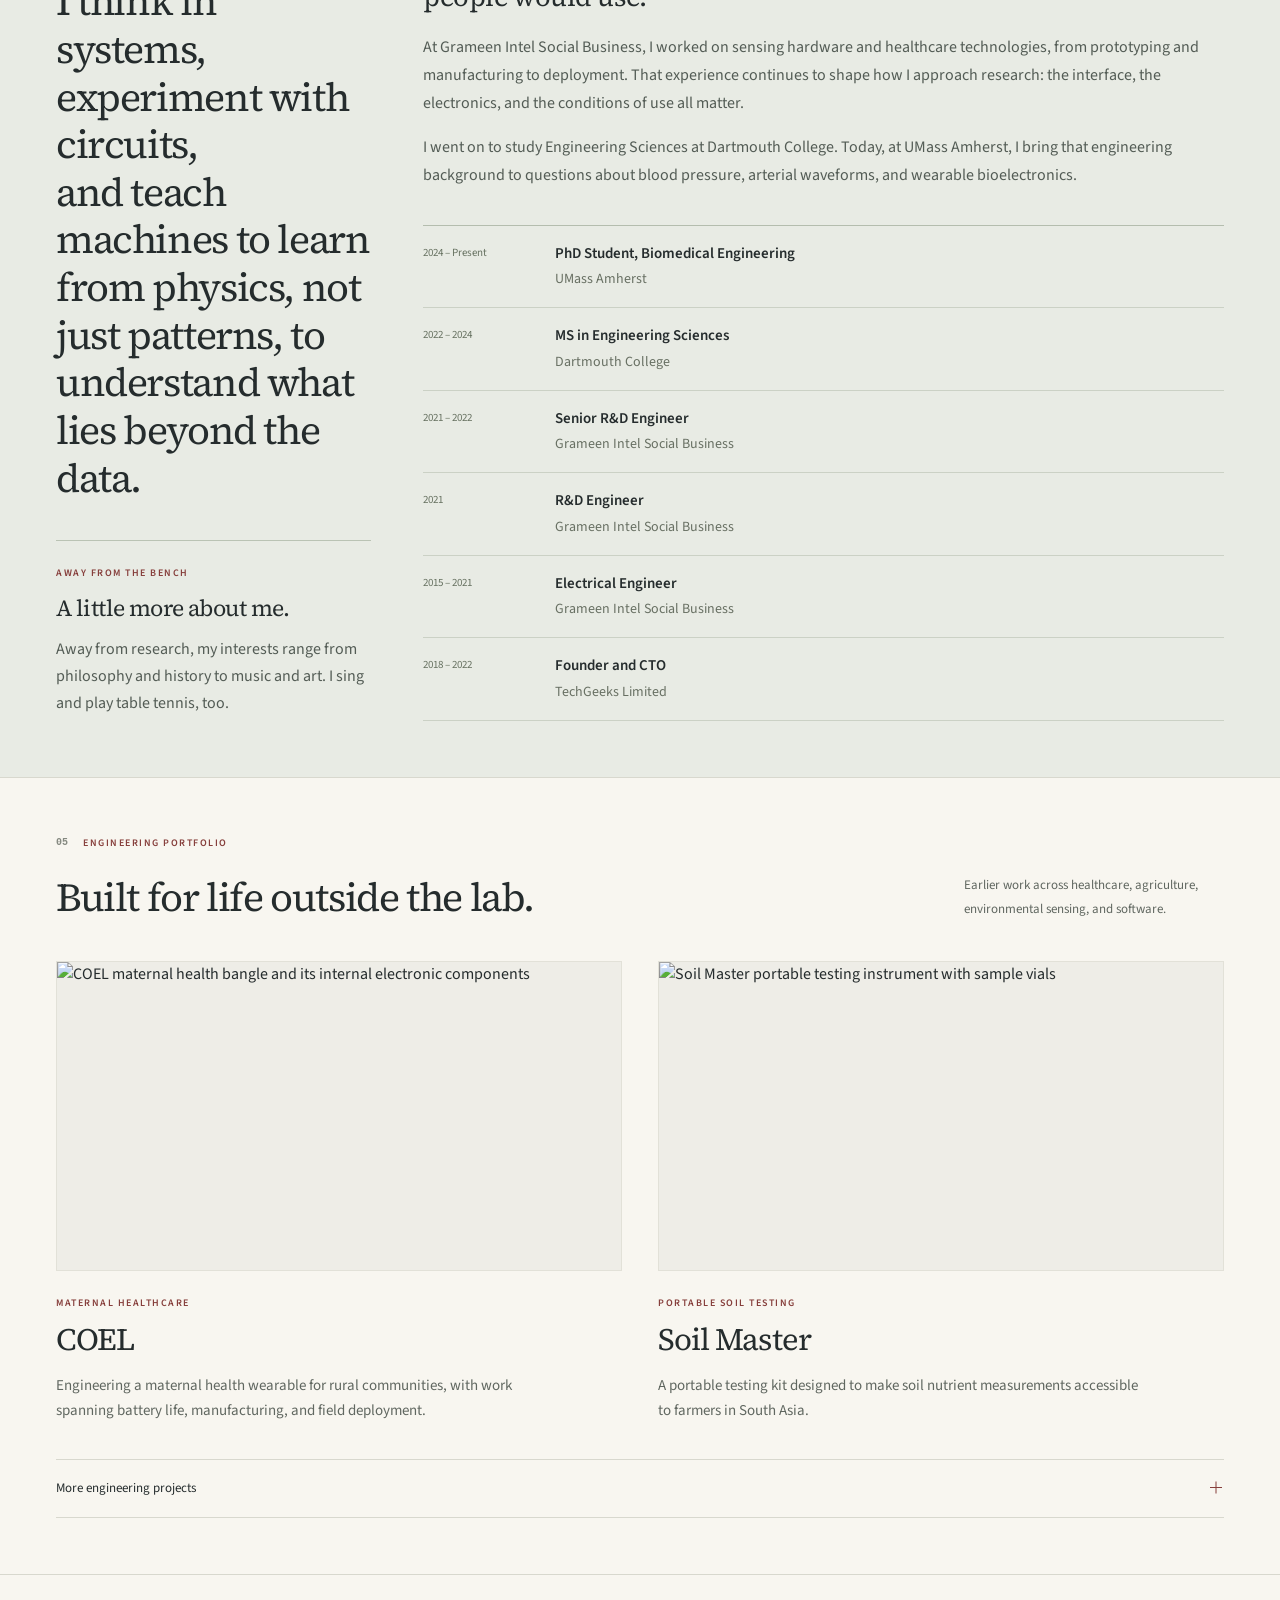
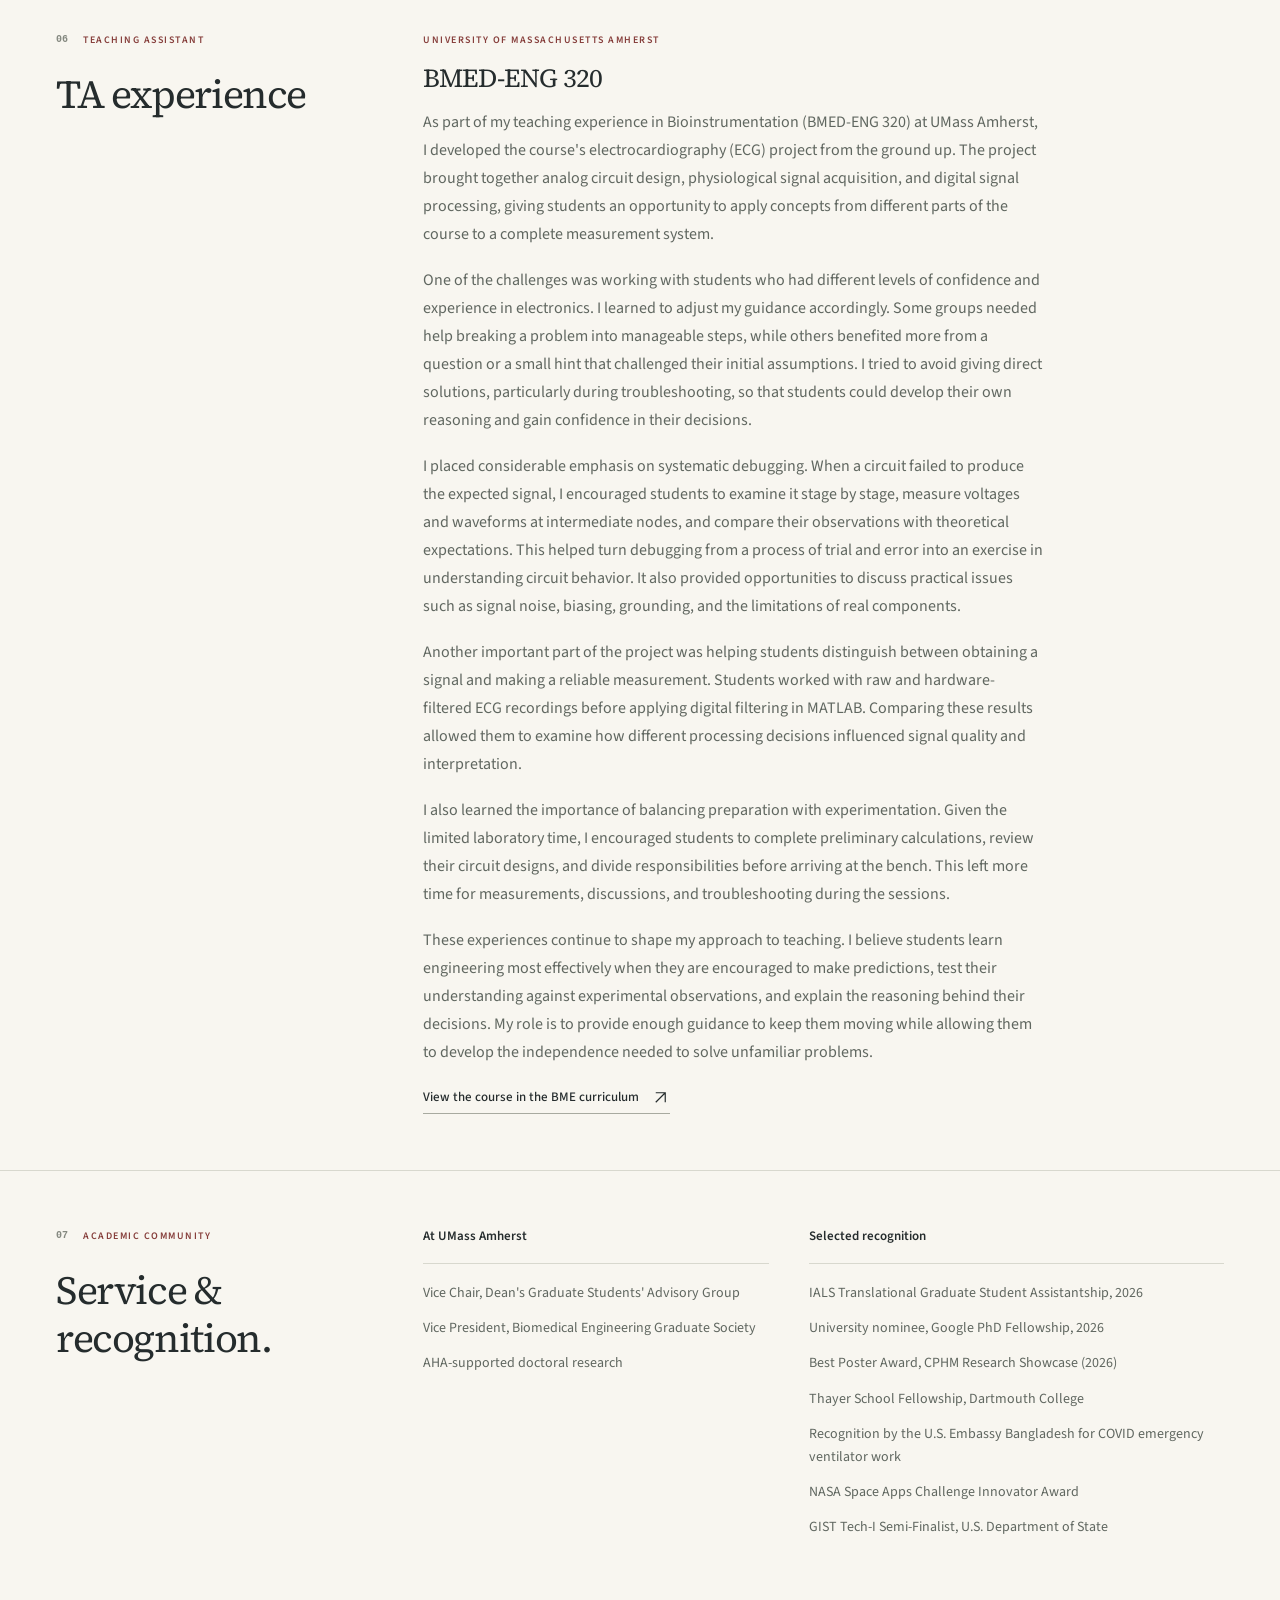
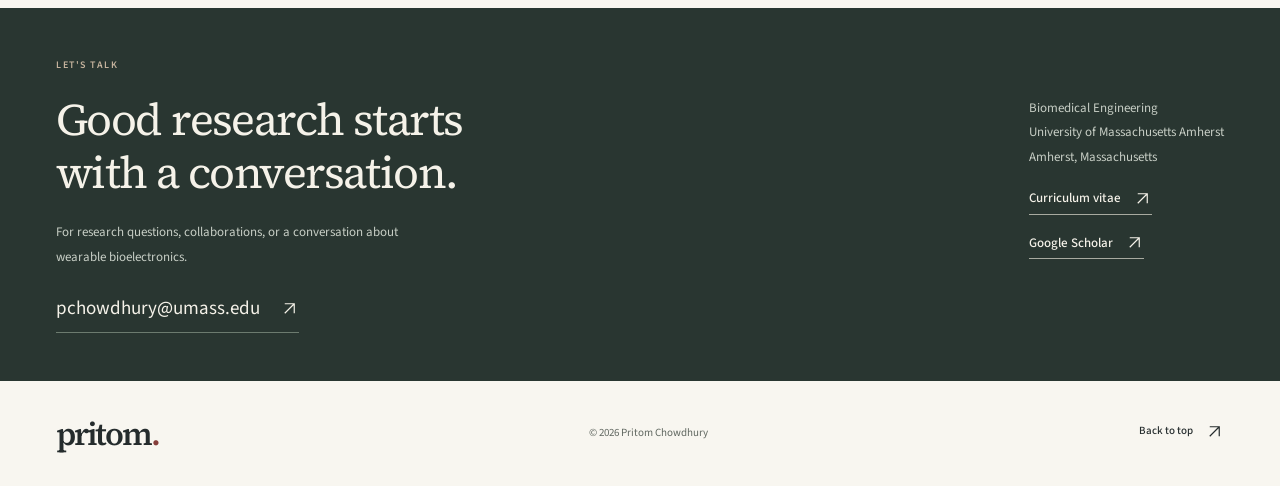
==== commit 6a36eb8d: "Updates" ====
--- a/index.html
+++ b/index.html
@@ -15,7 +15,7 @@
     <link rel="canonical" href="https://pritom256.github.io/" />
     <meta property="og:url" content="https://pritom256.github.io/" />
     <meta property="og:type" content="website" />
-    <script type="module" crossorigin src="/assets/index-Ch-5n3Bb.js"></script>
+    <script type="module" crossorigin src="/assets/index-CBMae7JW.js"></script>
     <link rel="stylesheet" crossorigin href="/assets/index-BQOOYjkP.css">
   </head>
   <body>
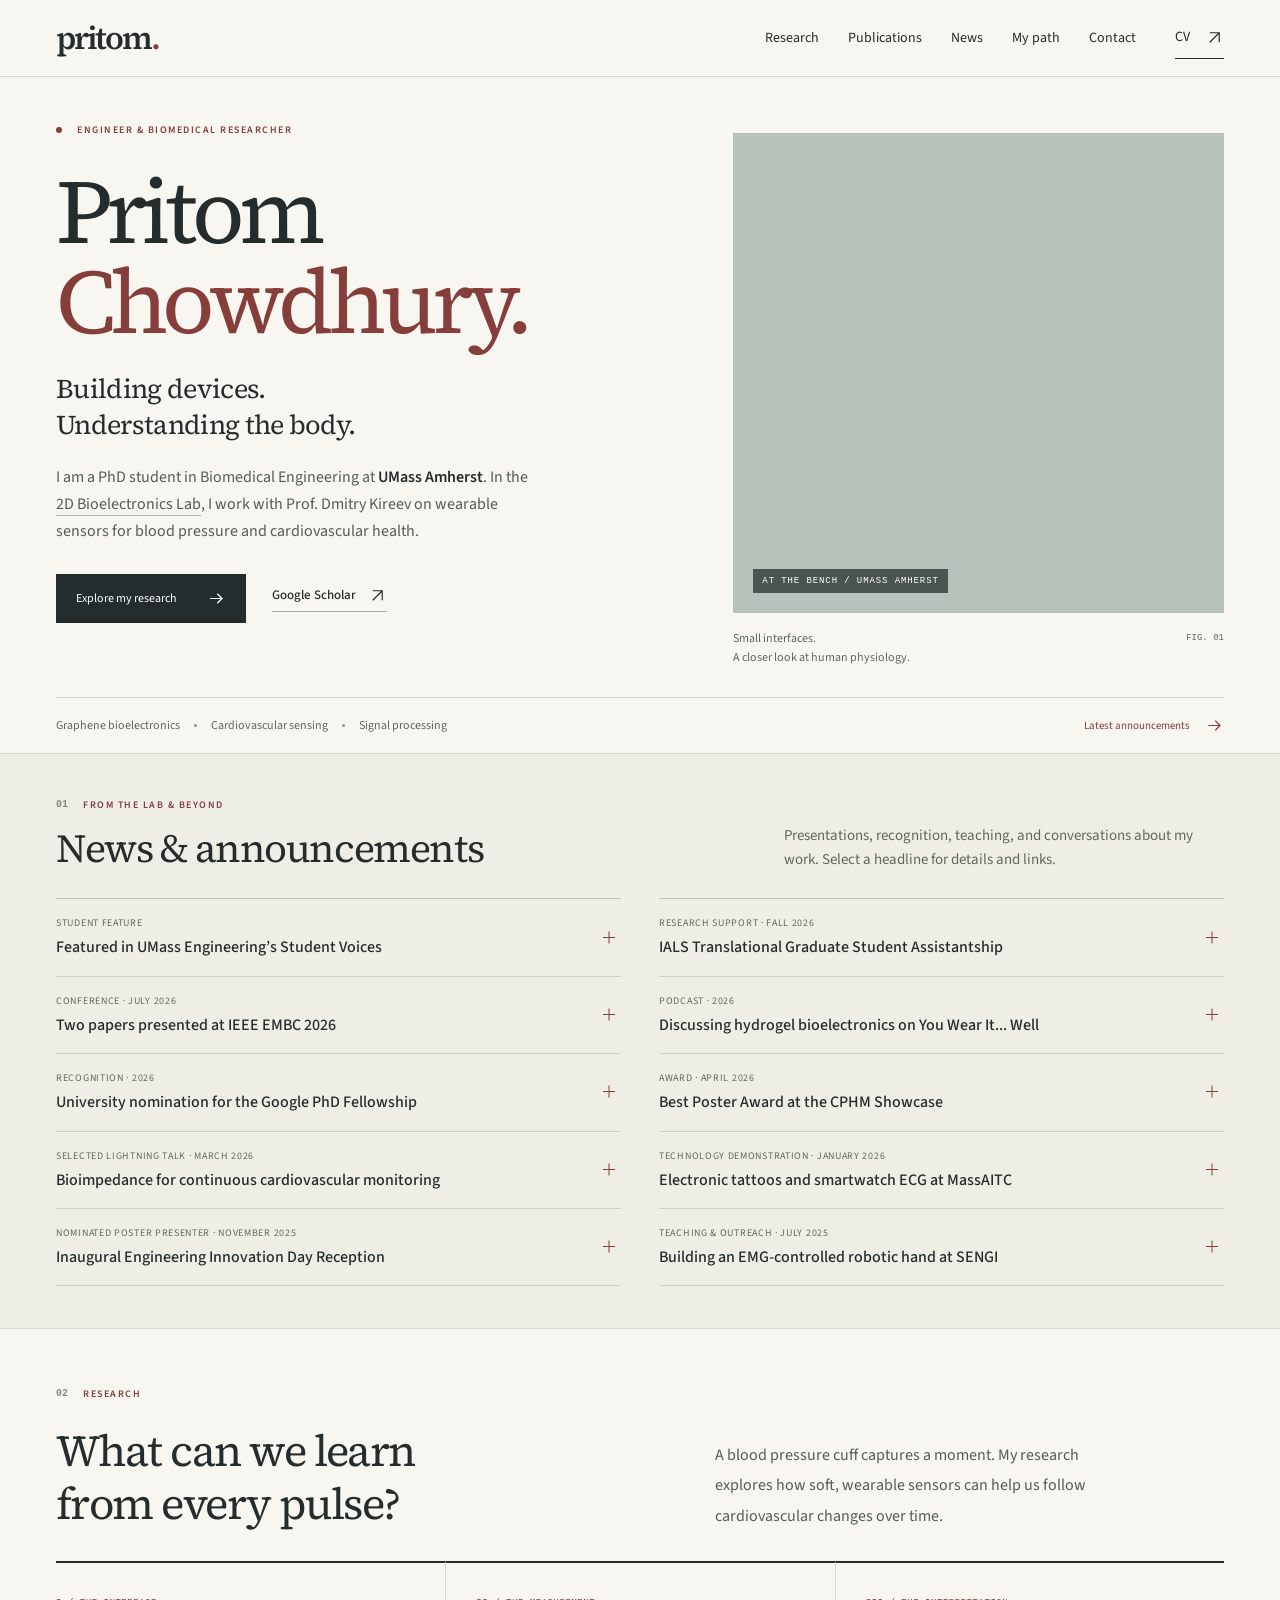
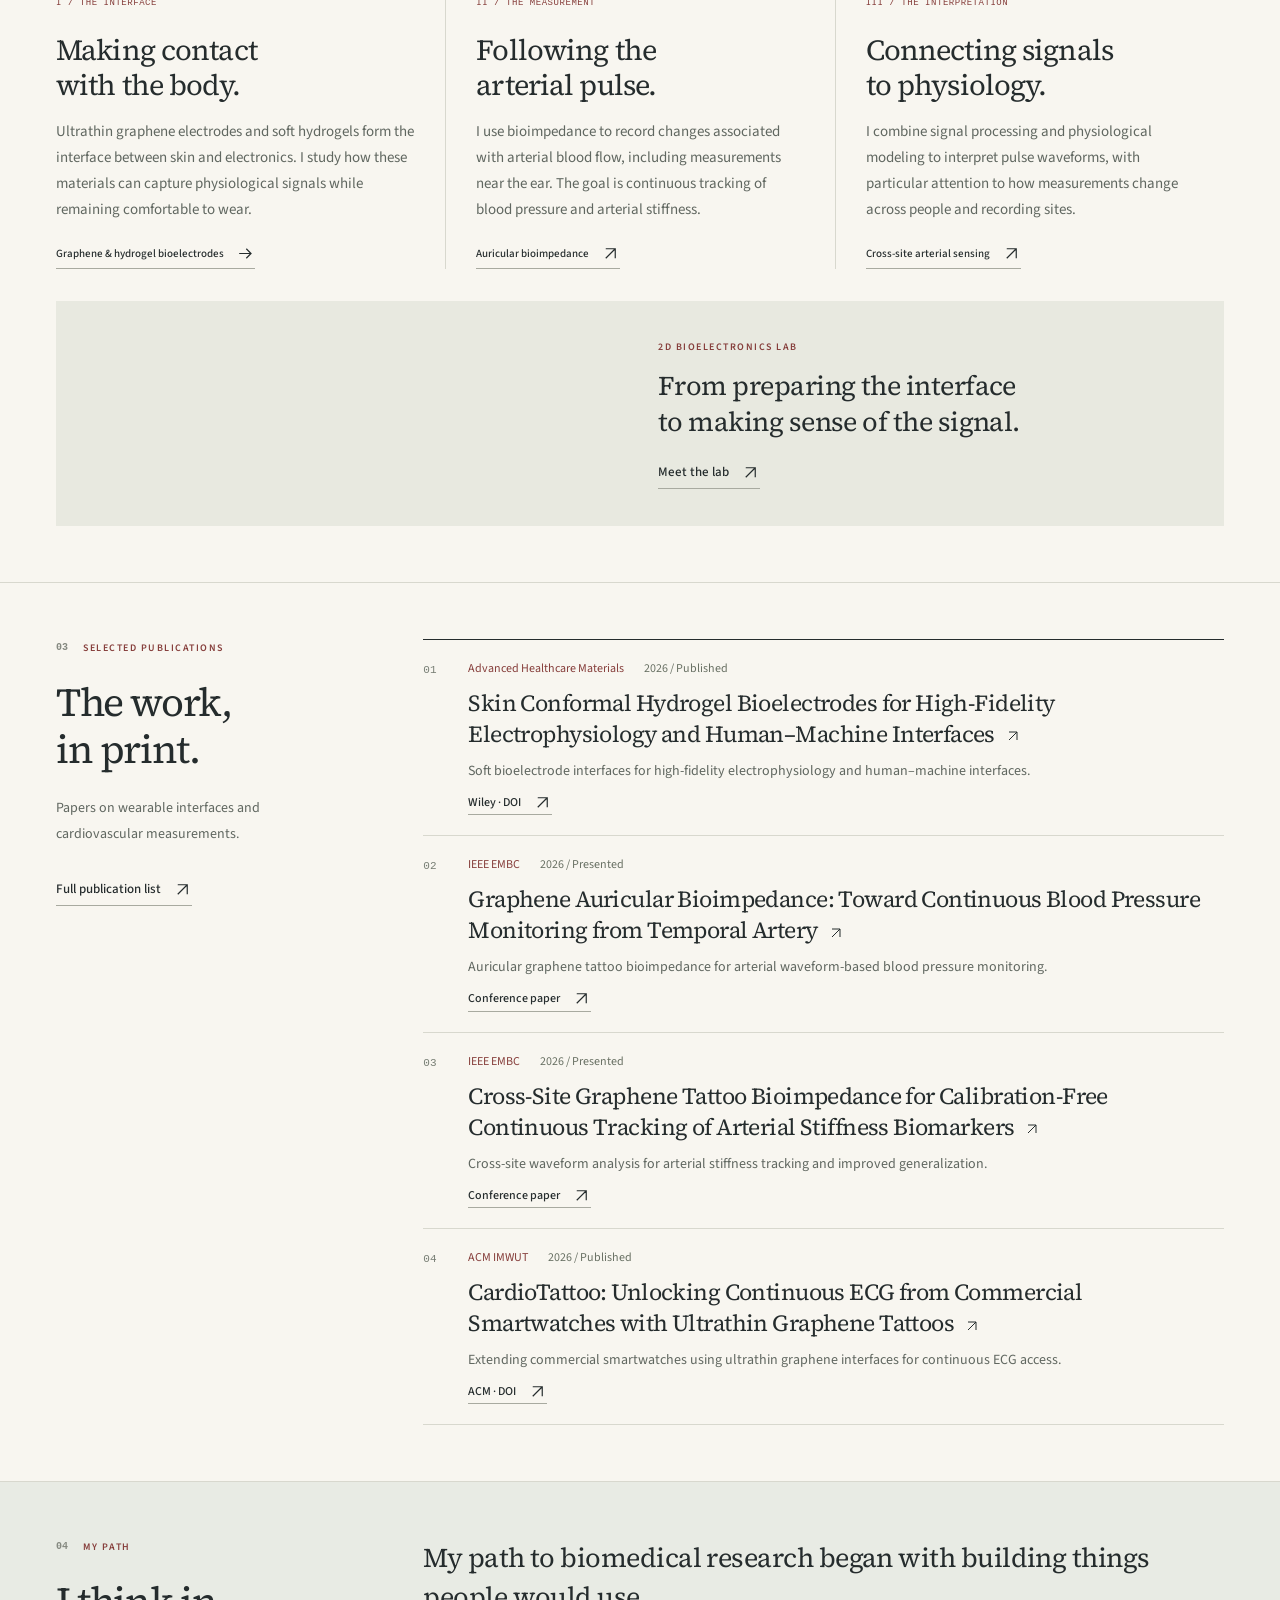
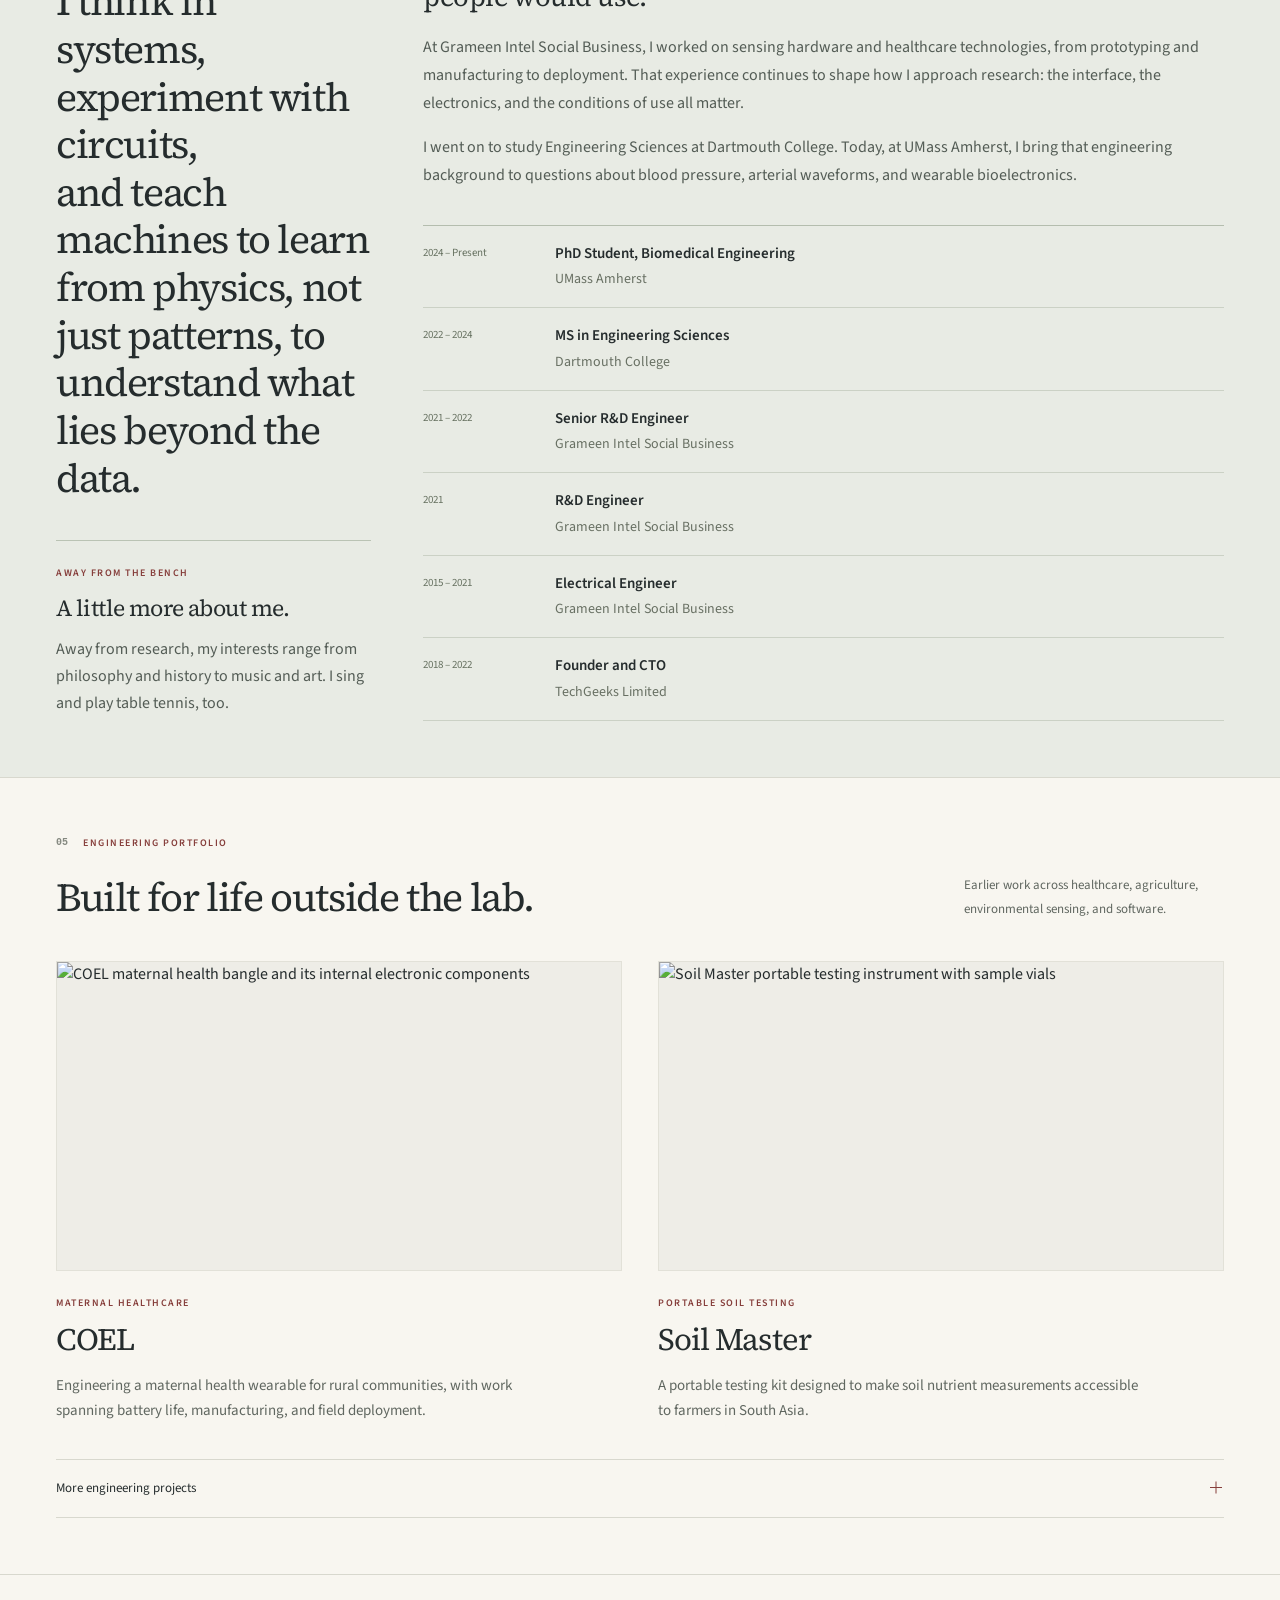
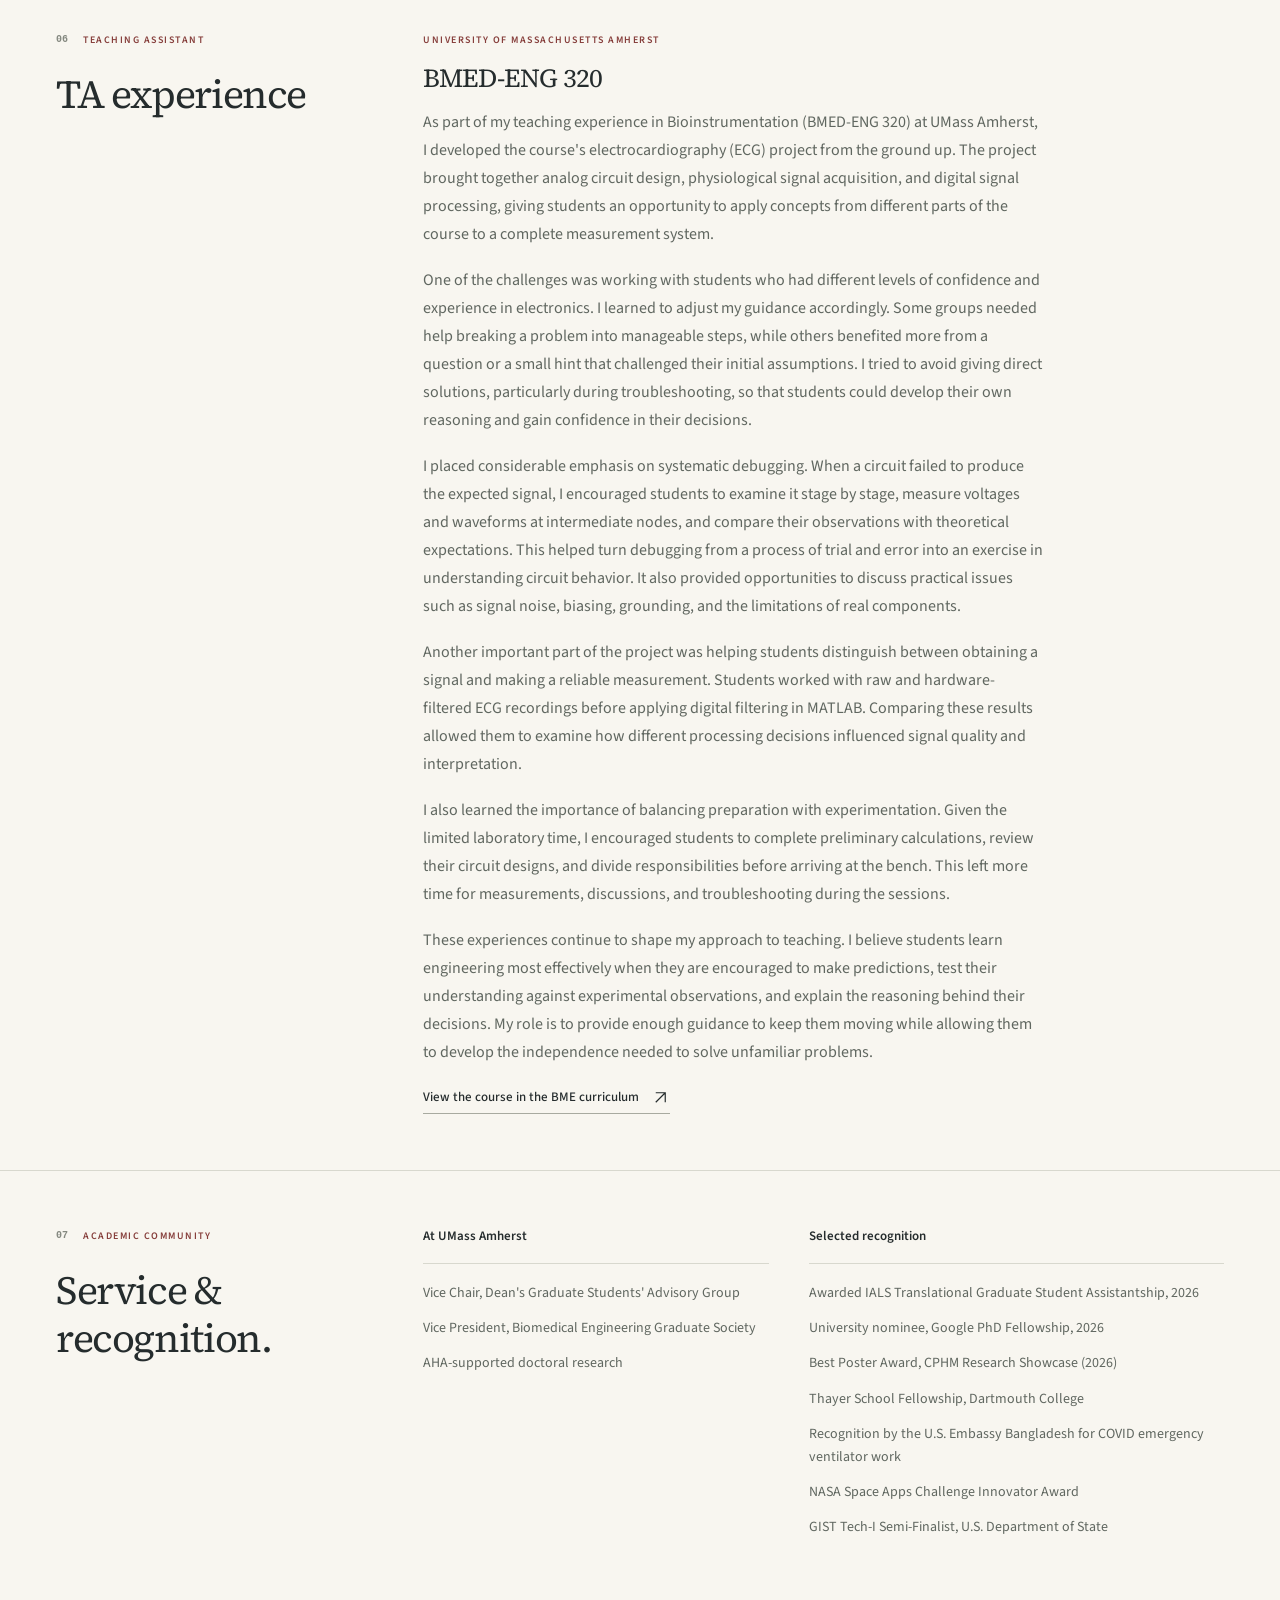
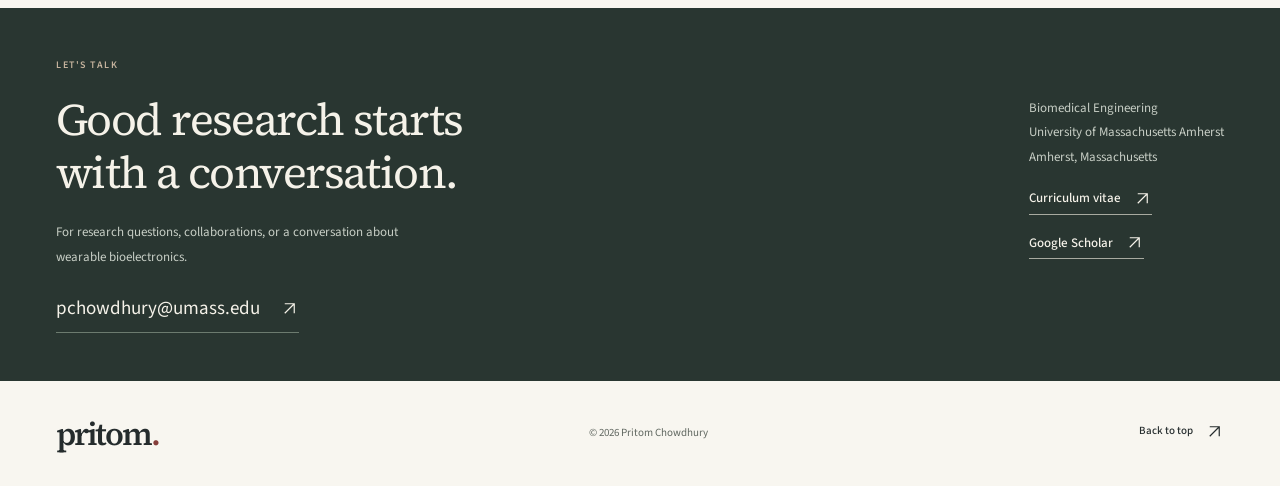
==== commit 58637372: "Updates" ====
--- a/index.html
+++ b/index.html
@@ -15,7 +15,7 @@
     <link rel="canonical" href="https://pritom256.github.io/" />
     <meta property="og:url" content="https://pritom256.github.io/" />
     <meta property="og:type" content="website" />
-    <script type="module" crossorigin src="/assets/index-CBMae7JW.js"></script>
+    <script type="module" crossorigin src="/assets/index-HFbGQqzw.js"></script>
     <link rel="stylesheet" crossorigin href="/assets/index-BQOOYjkP.css">
   </head>
   <body>
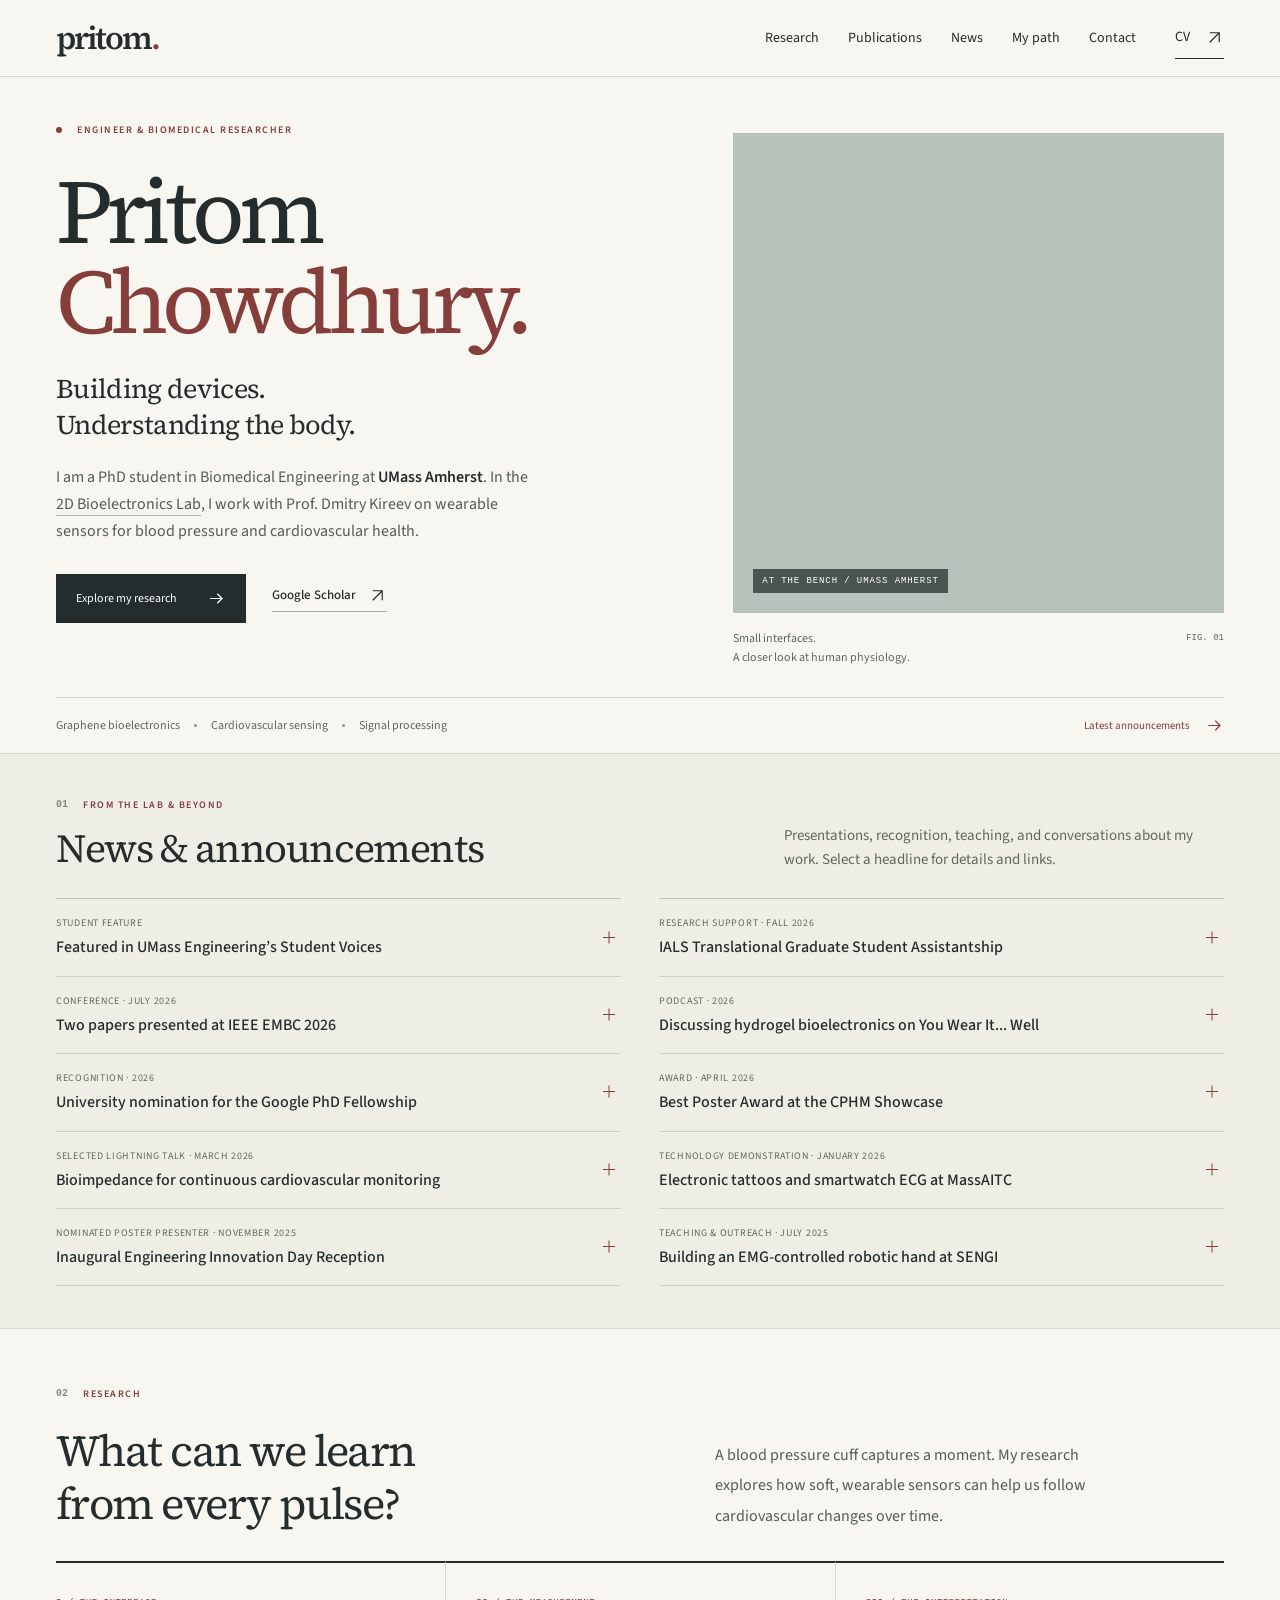
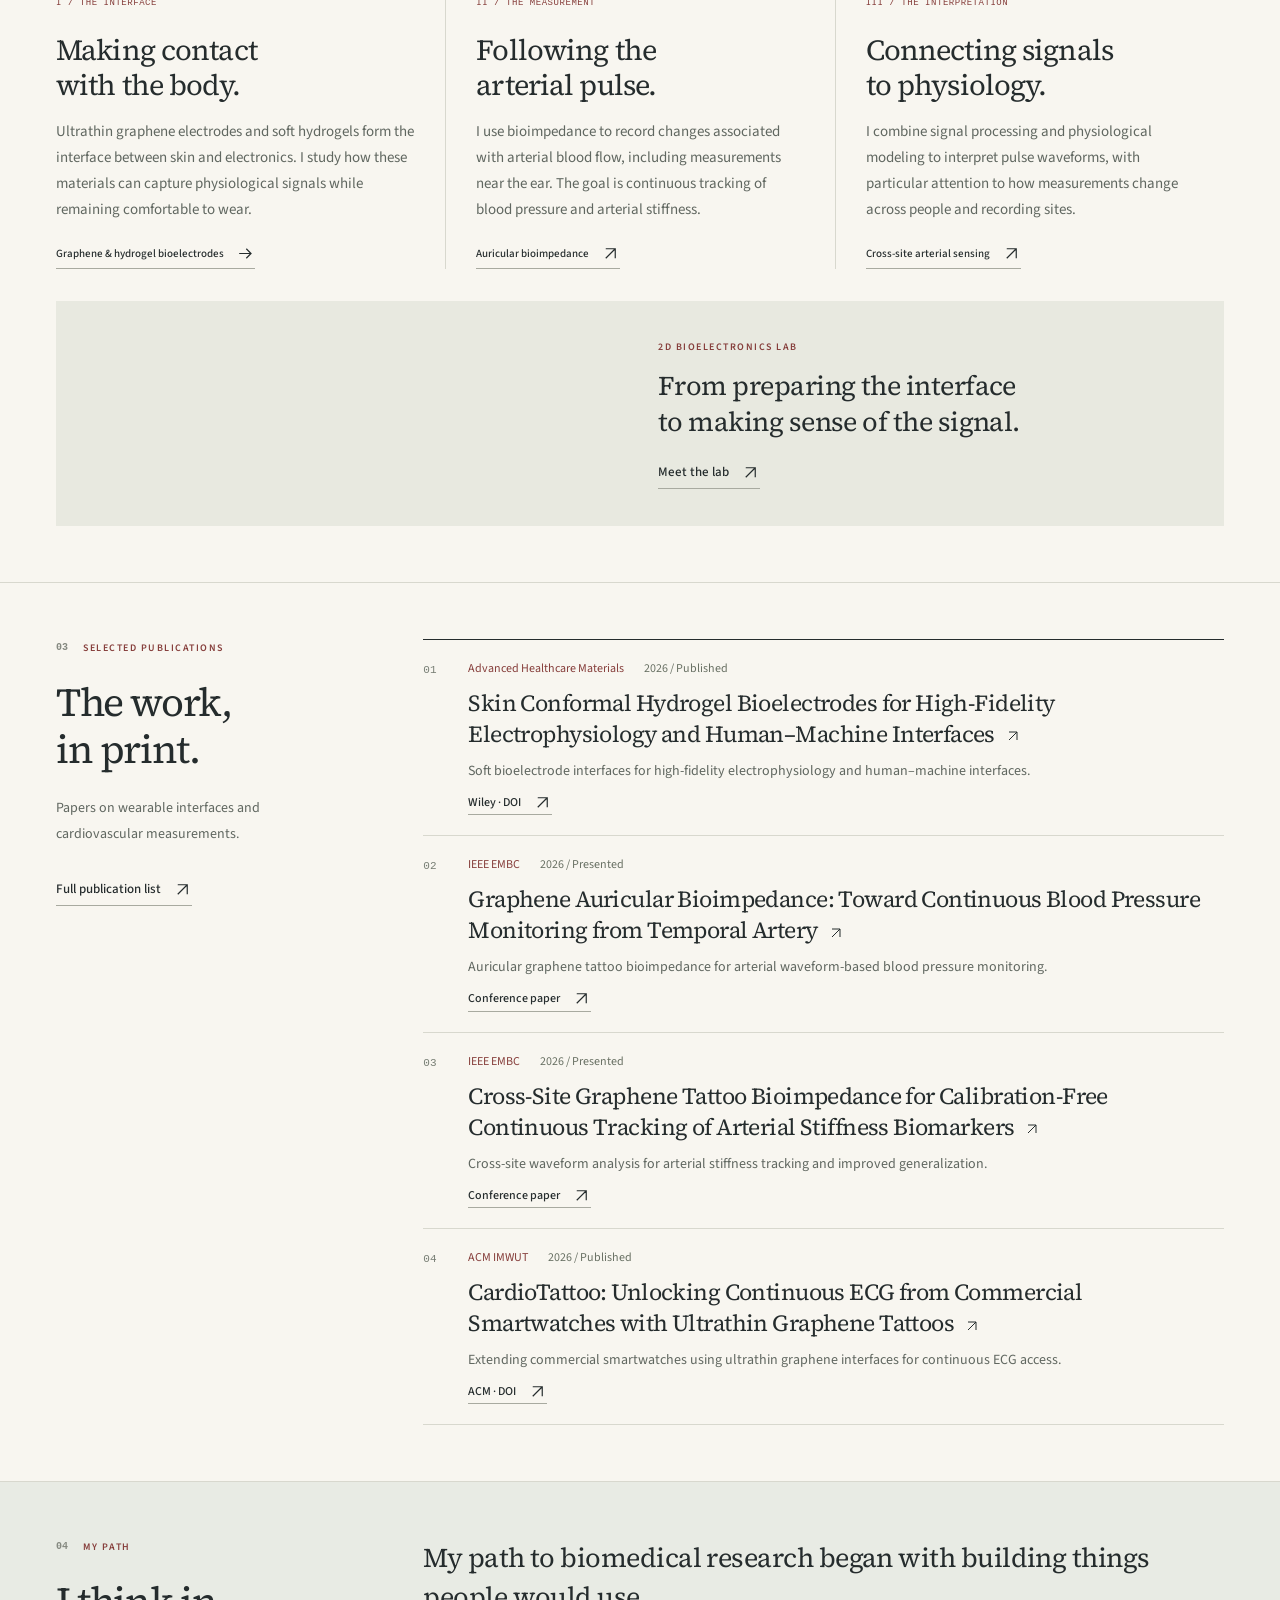
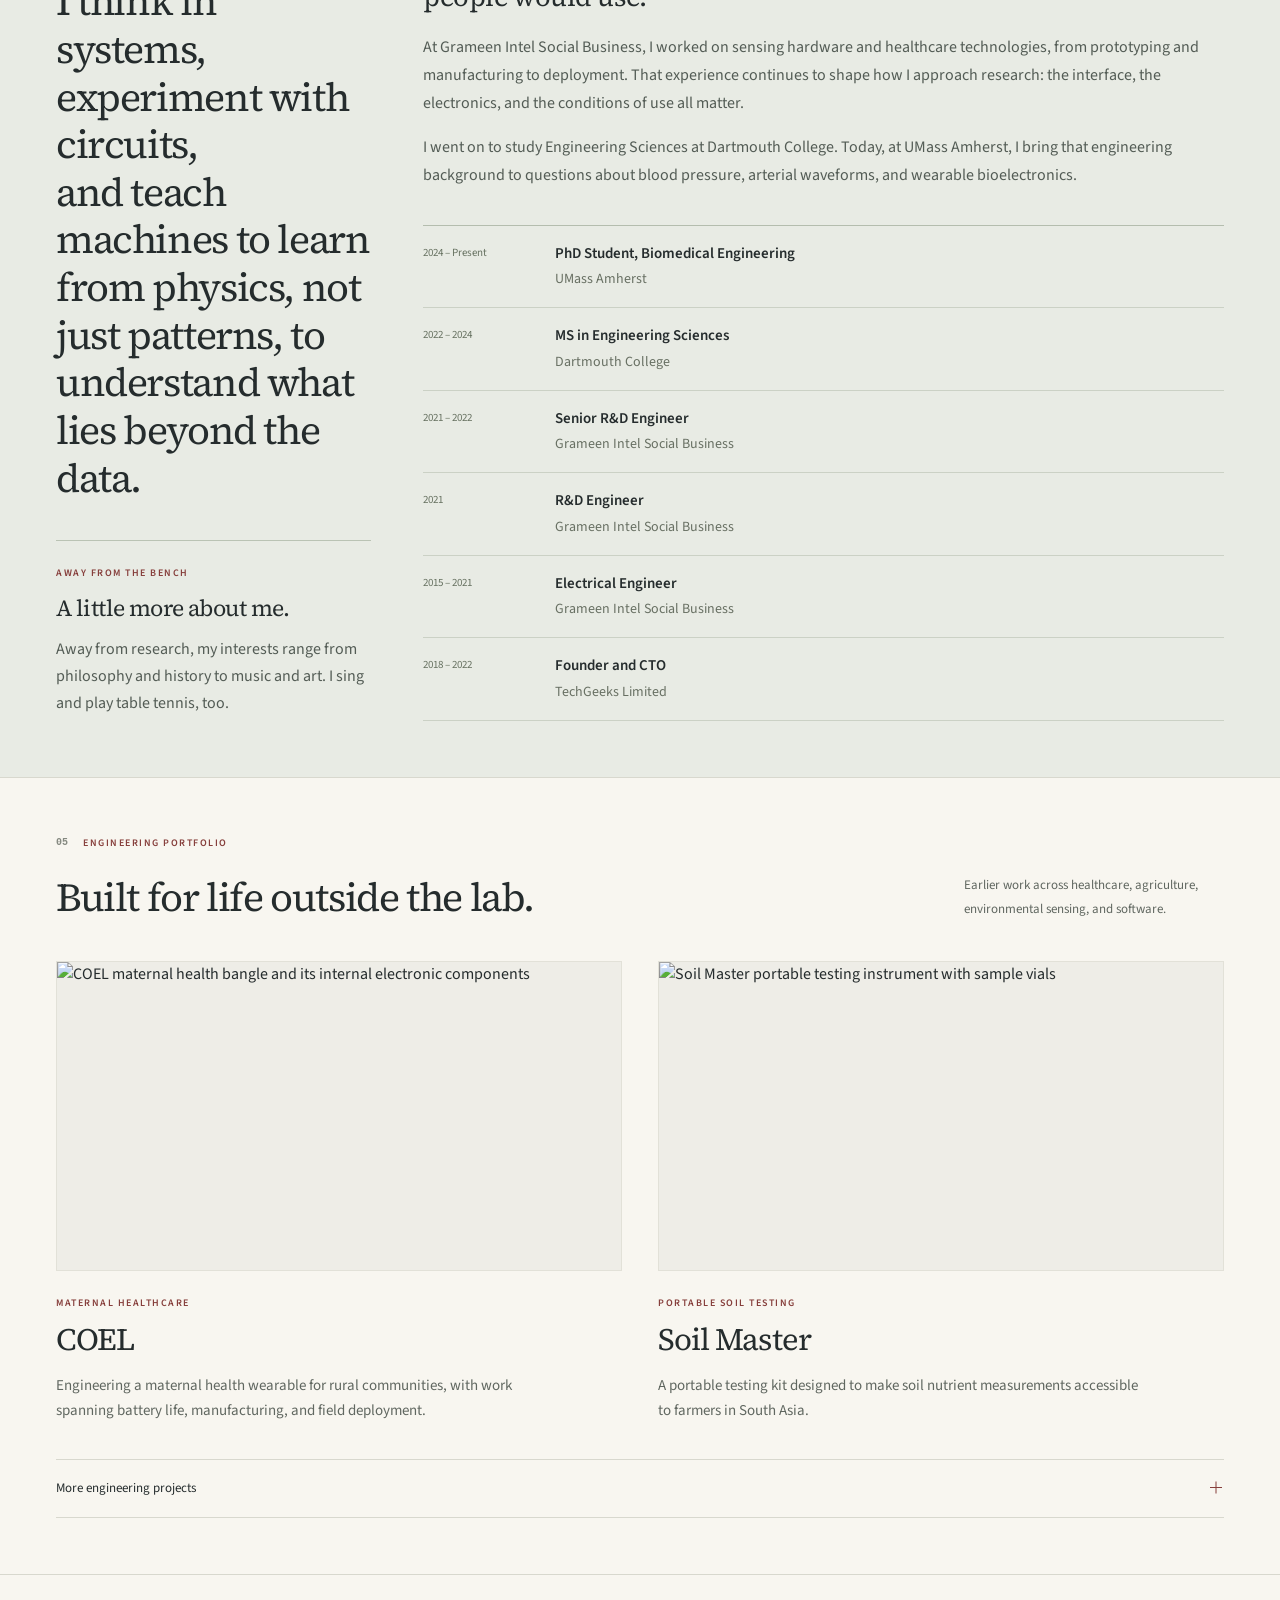
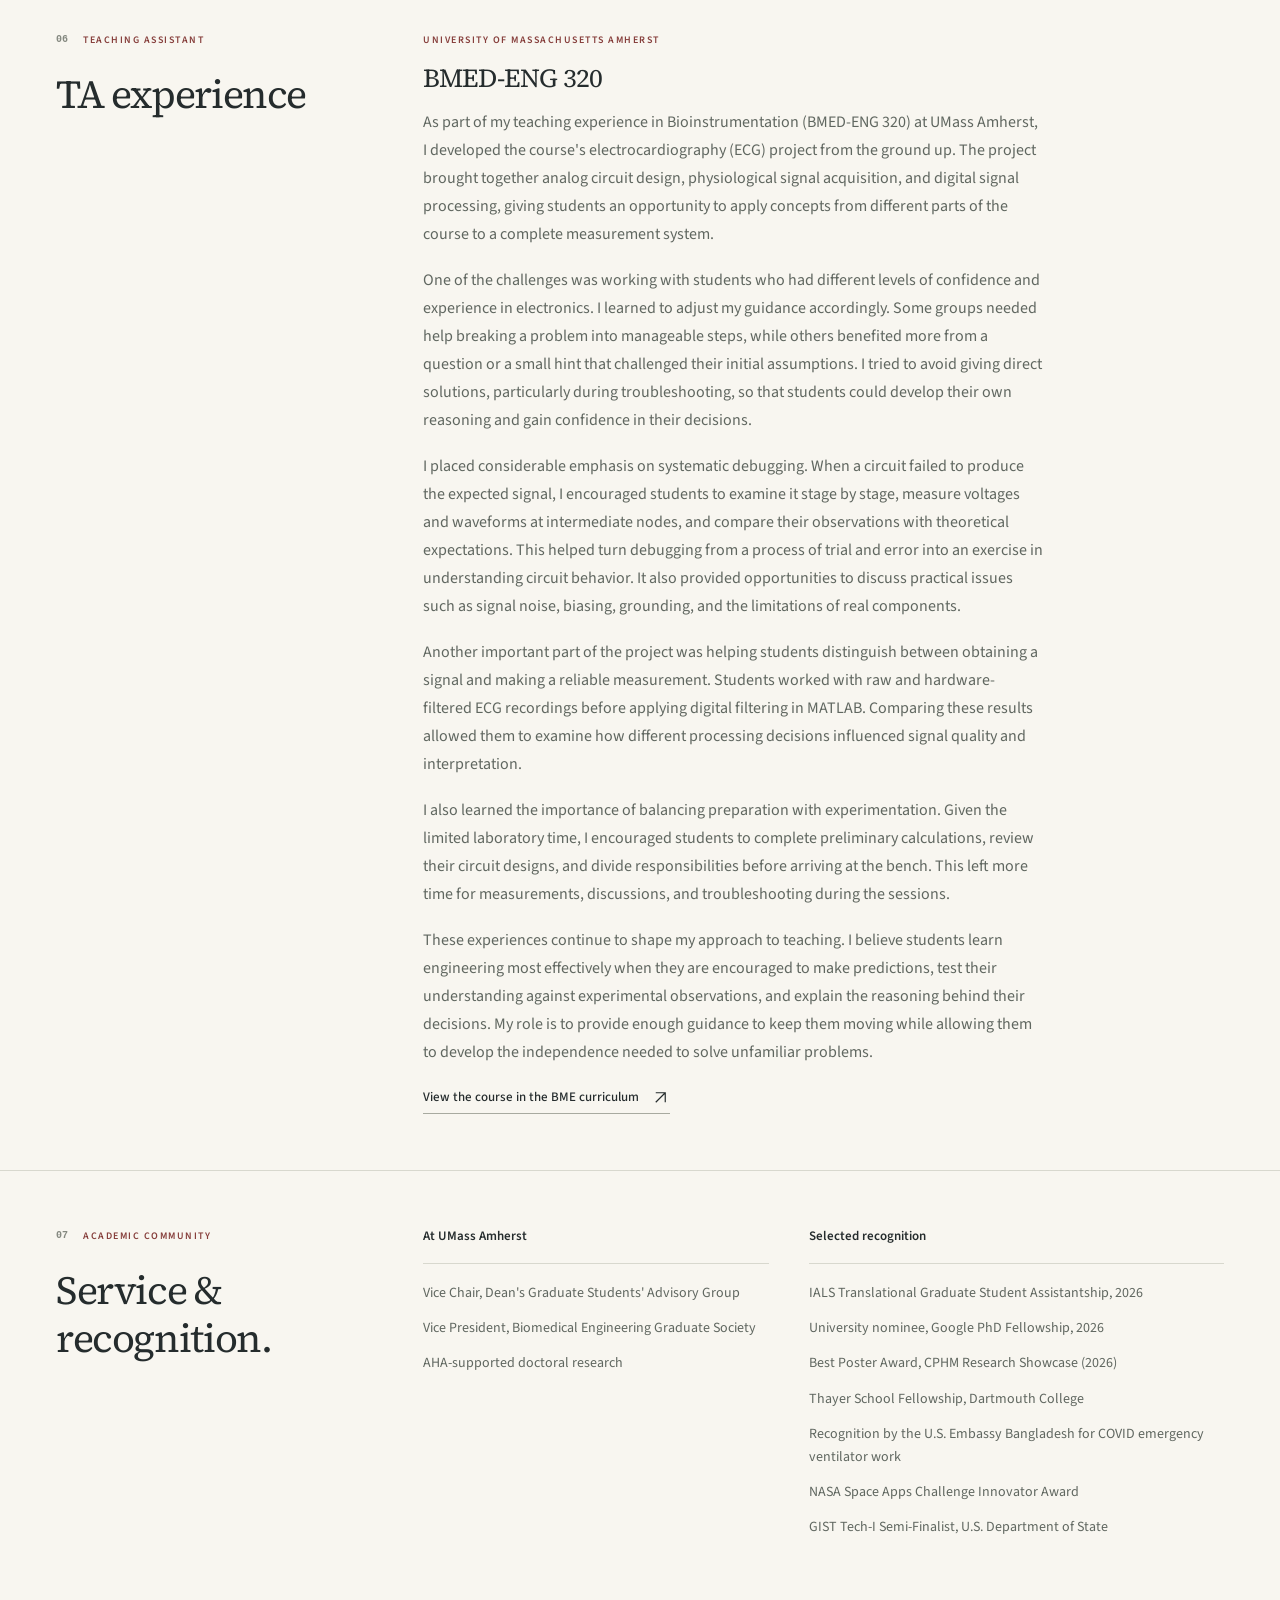
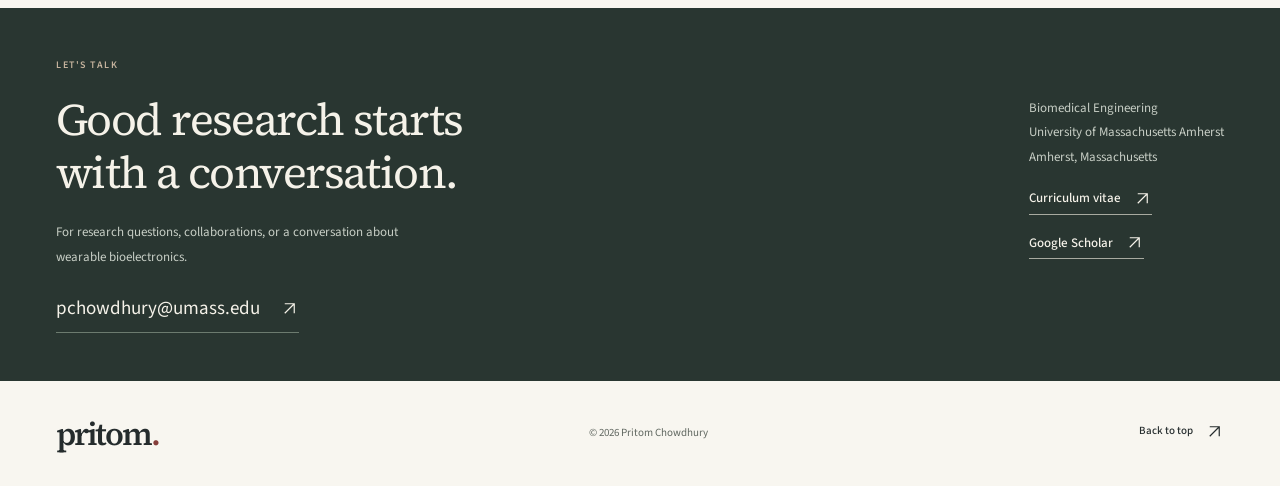
==== commit d12cc660: "Updates" ====
--- a/index.html
+++ b/index.html
@@ -15,7 +15,7 @@
     <link rel="canonical" href="https://pritom256.github.io/" />
     <meta property="og:url" content="https://pritom256.github.io/" />
     <meta property="og:type" content="website" />
-    <script type="module" crossorigin src="/assets/index-HFbGQqzw.js"></script>
+    <script type="module" crossorigin src="/assets/index-CEA3TSgS.js"></script>
     <link rel="stylesheet" crossorigin href="/assets/index-BQOOYjkP.css">
   </head>
   <body>
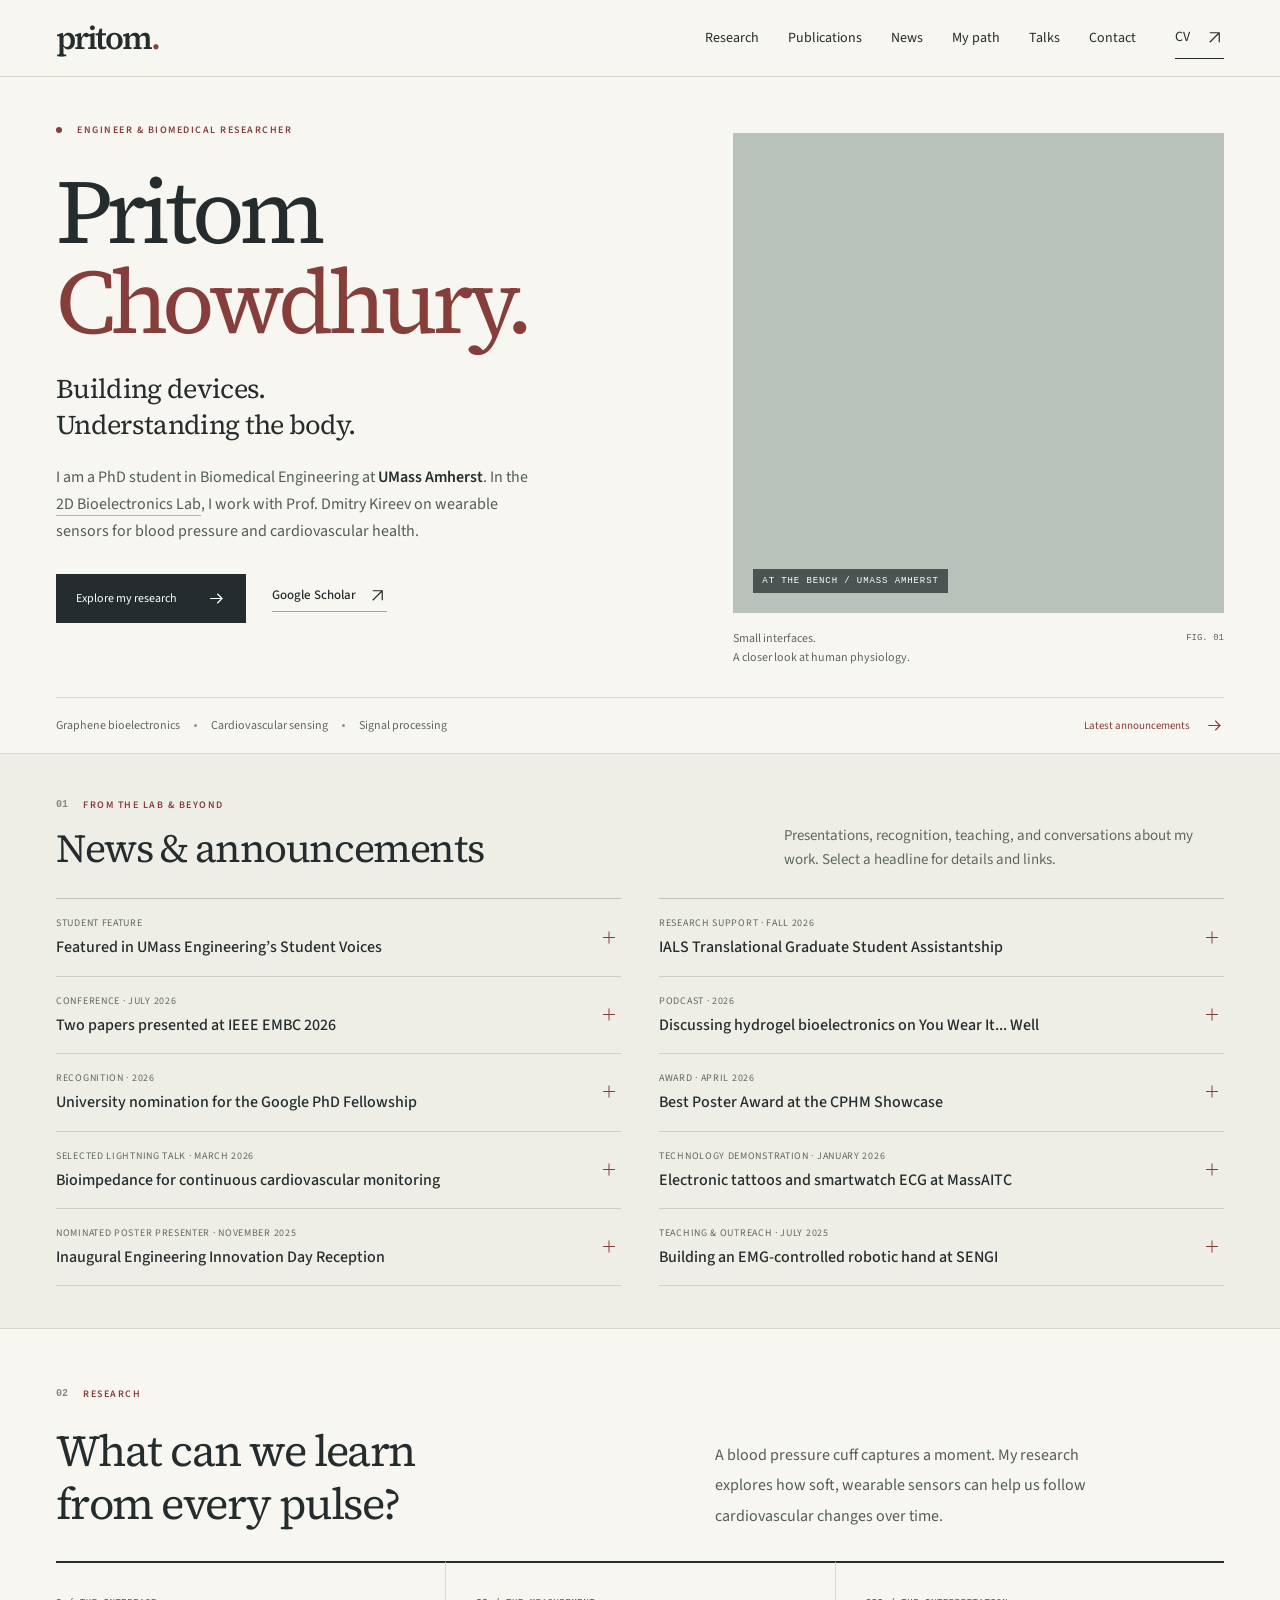
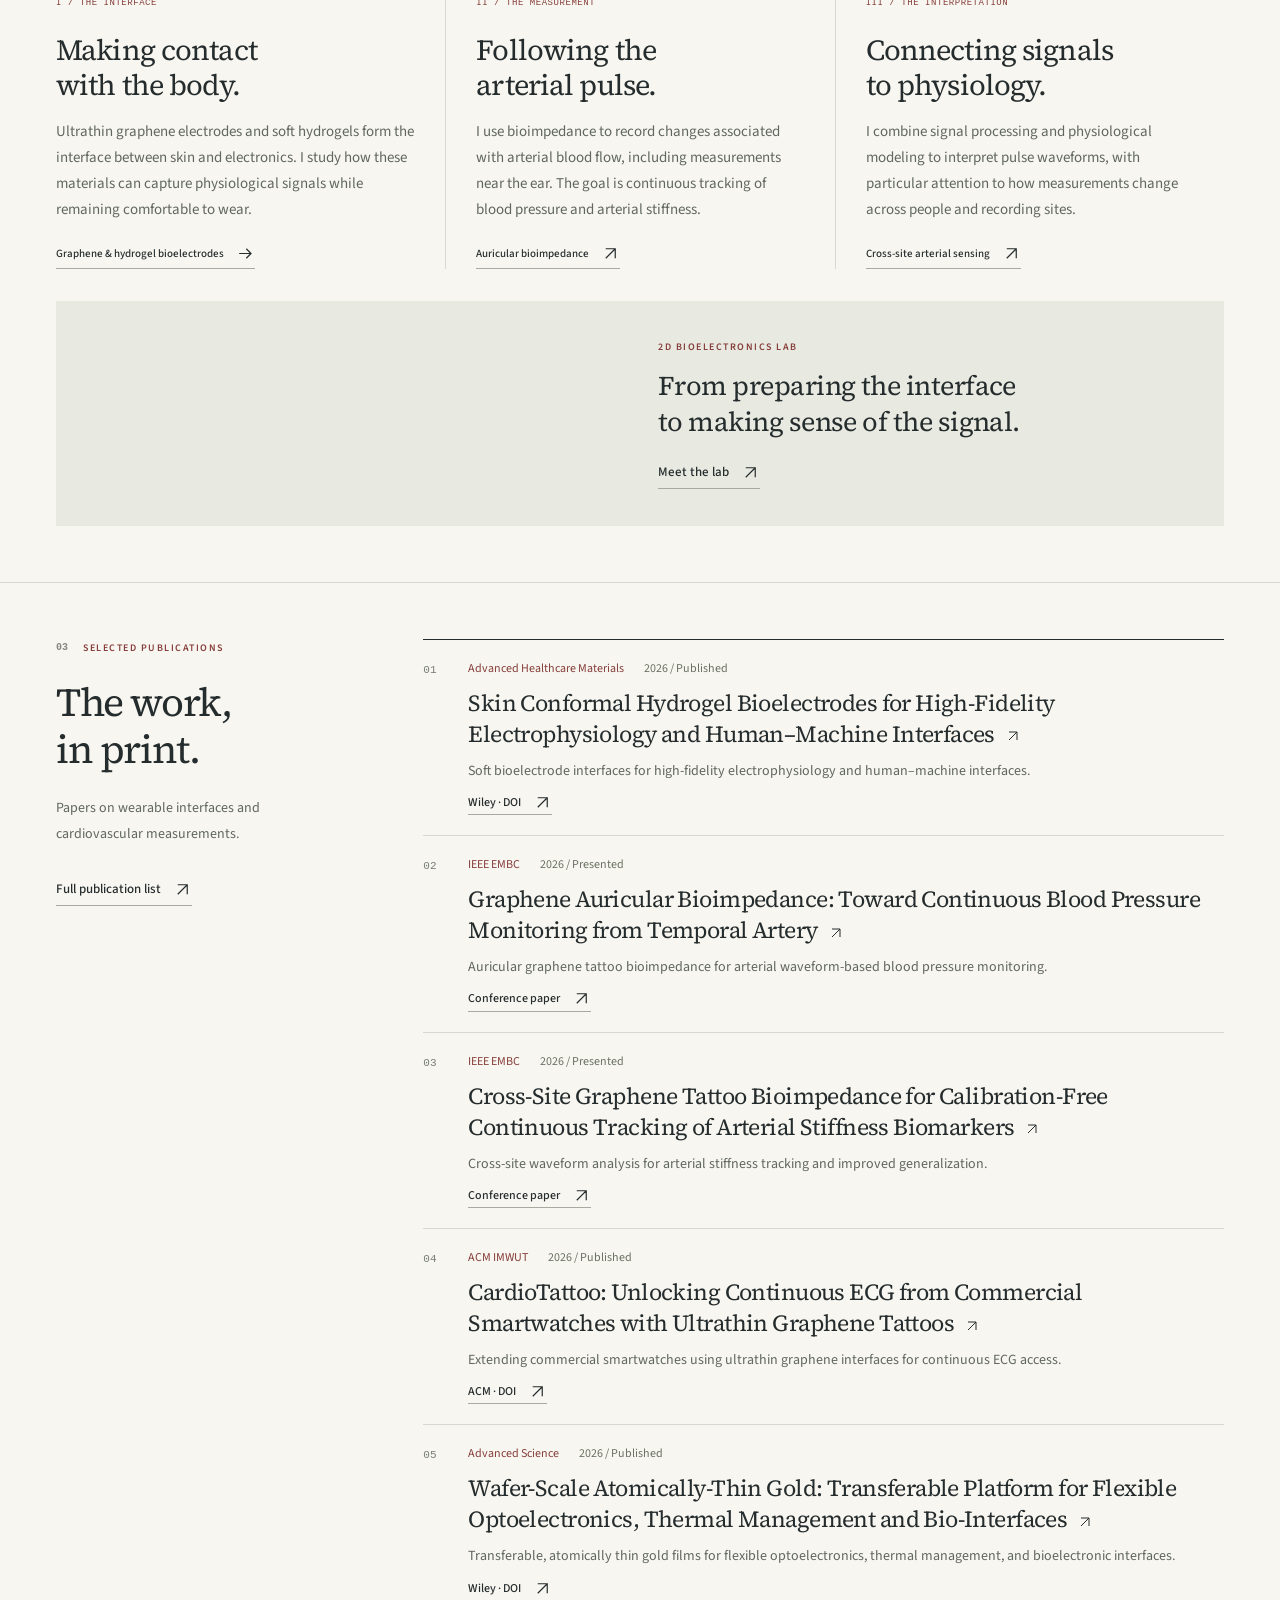
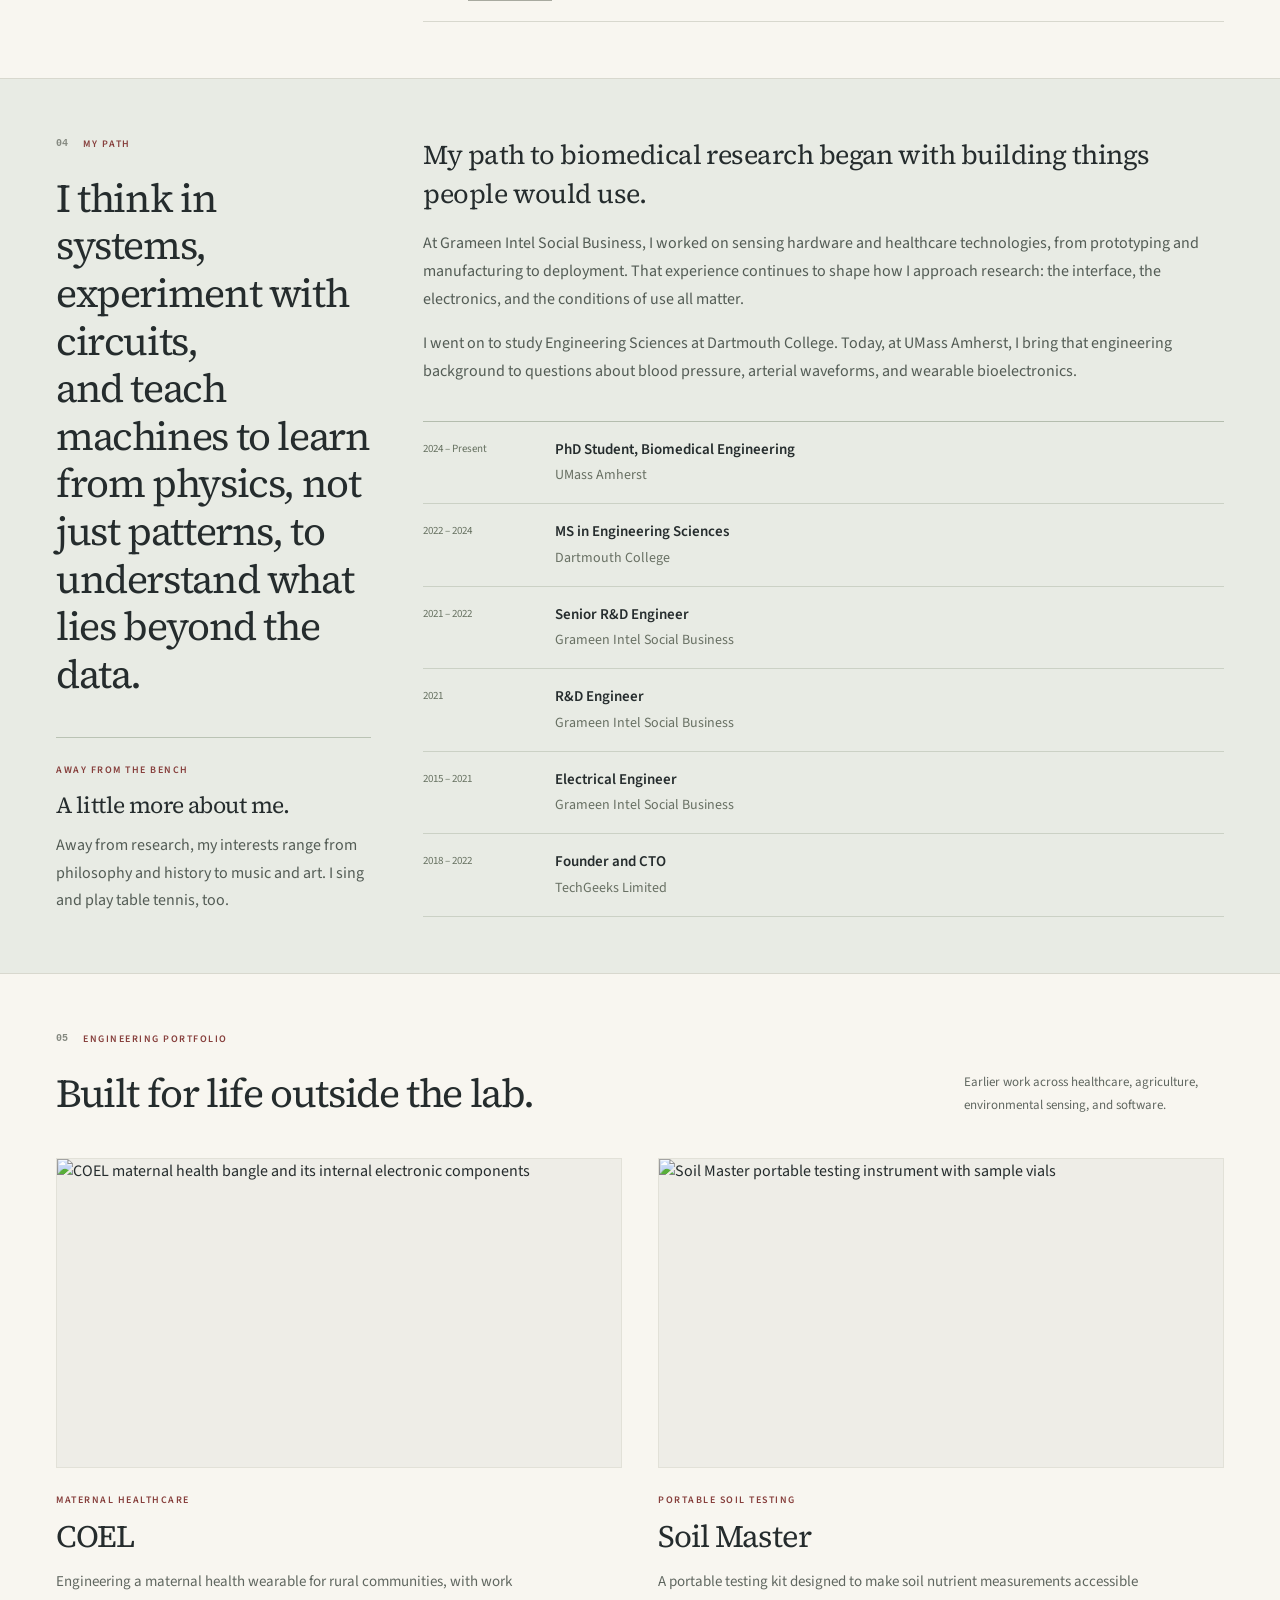
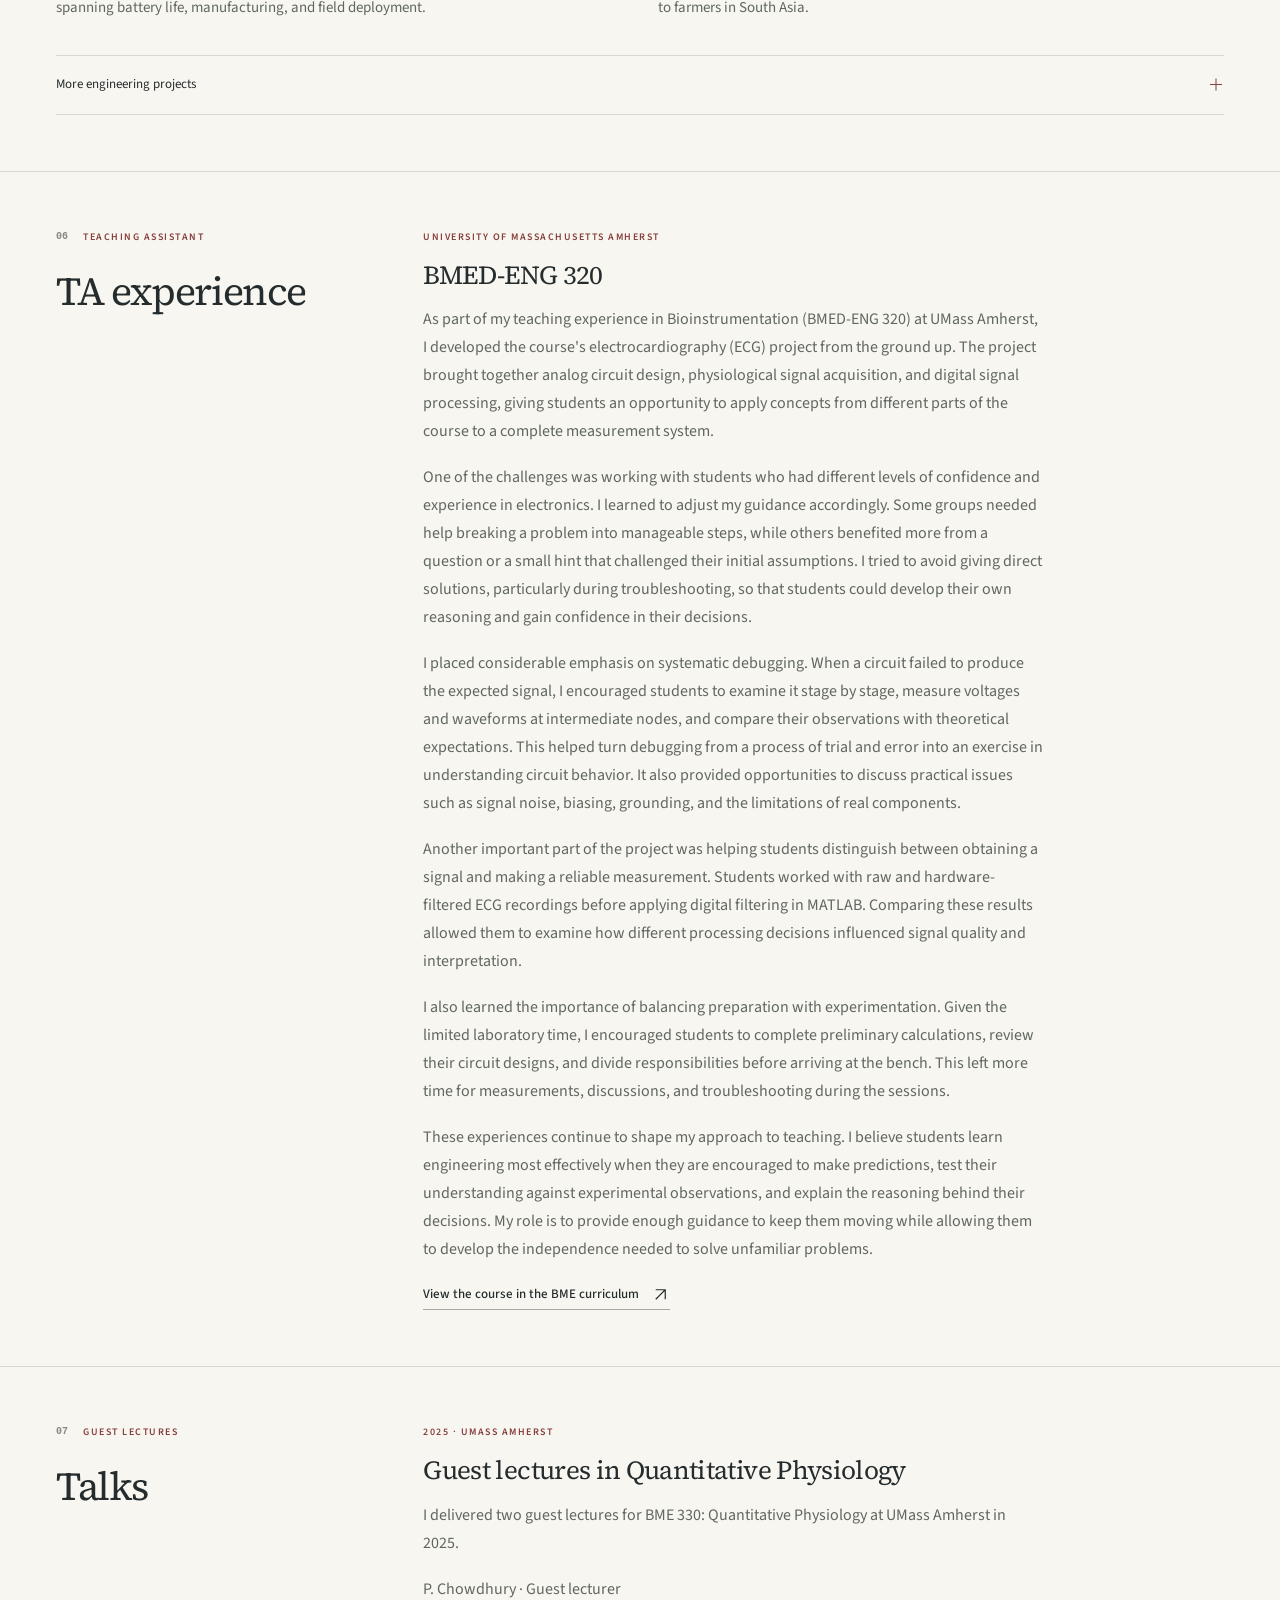
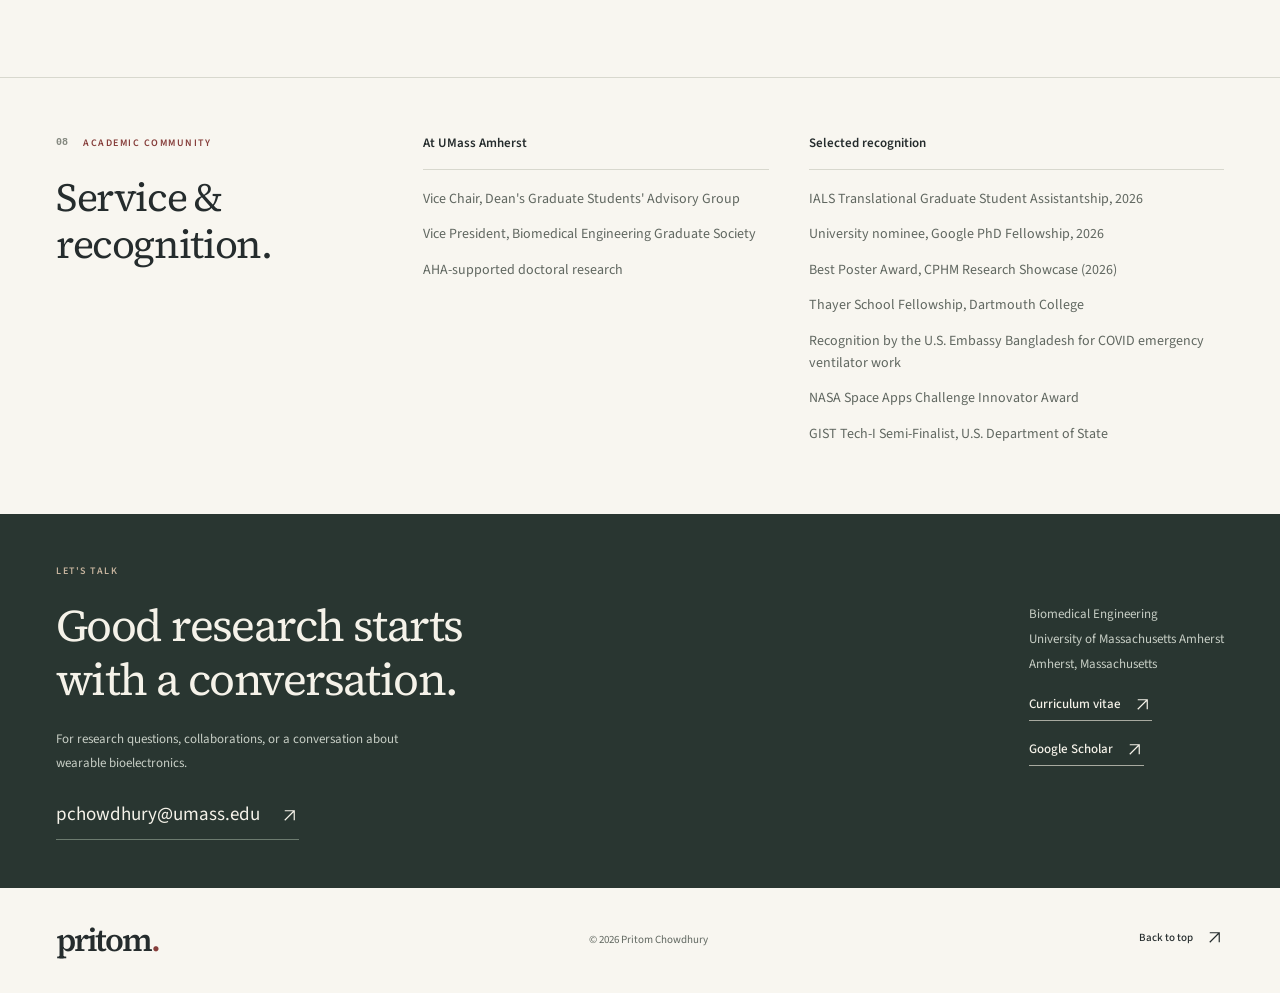
==== commit dcf03c5f: "Updates" ====
--- a/index.html
+++ b/index.html
@@ -15,7 +15,7 @@
     <link rel="canonical" href="https://pritom256.github.io/" />
     <meta property="og:url" content="https://pritom256.github.io/" />
     <meta property="og:type" content="website" />
-    <script type="module" crossorigin src="/assets/index-CEA3TSgS.js"></script>
+    <script type="module" crossorigin src="/assets/index-CAcXas01.js"></script>
     <link rel="stylesheet" crossorigin href="/assets/index-BQOOYjkP.css">
   </head>
   <body>
